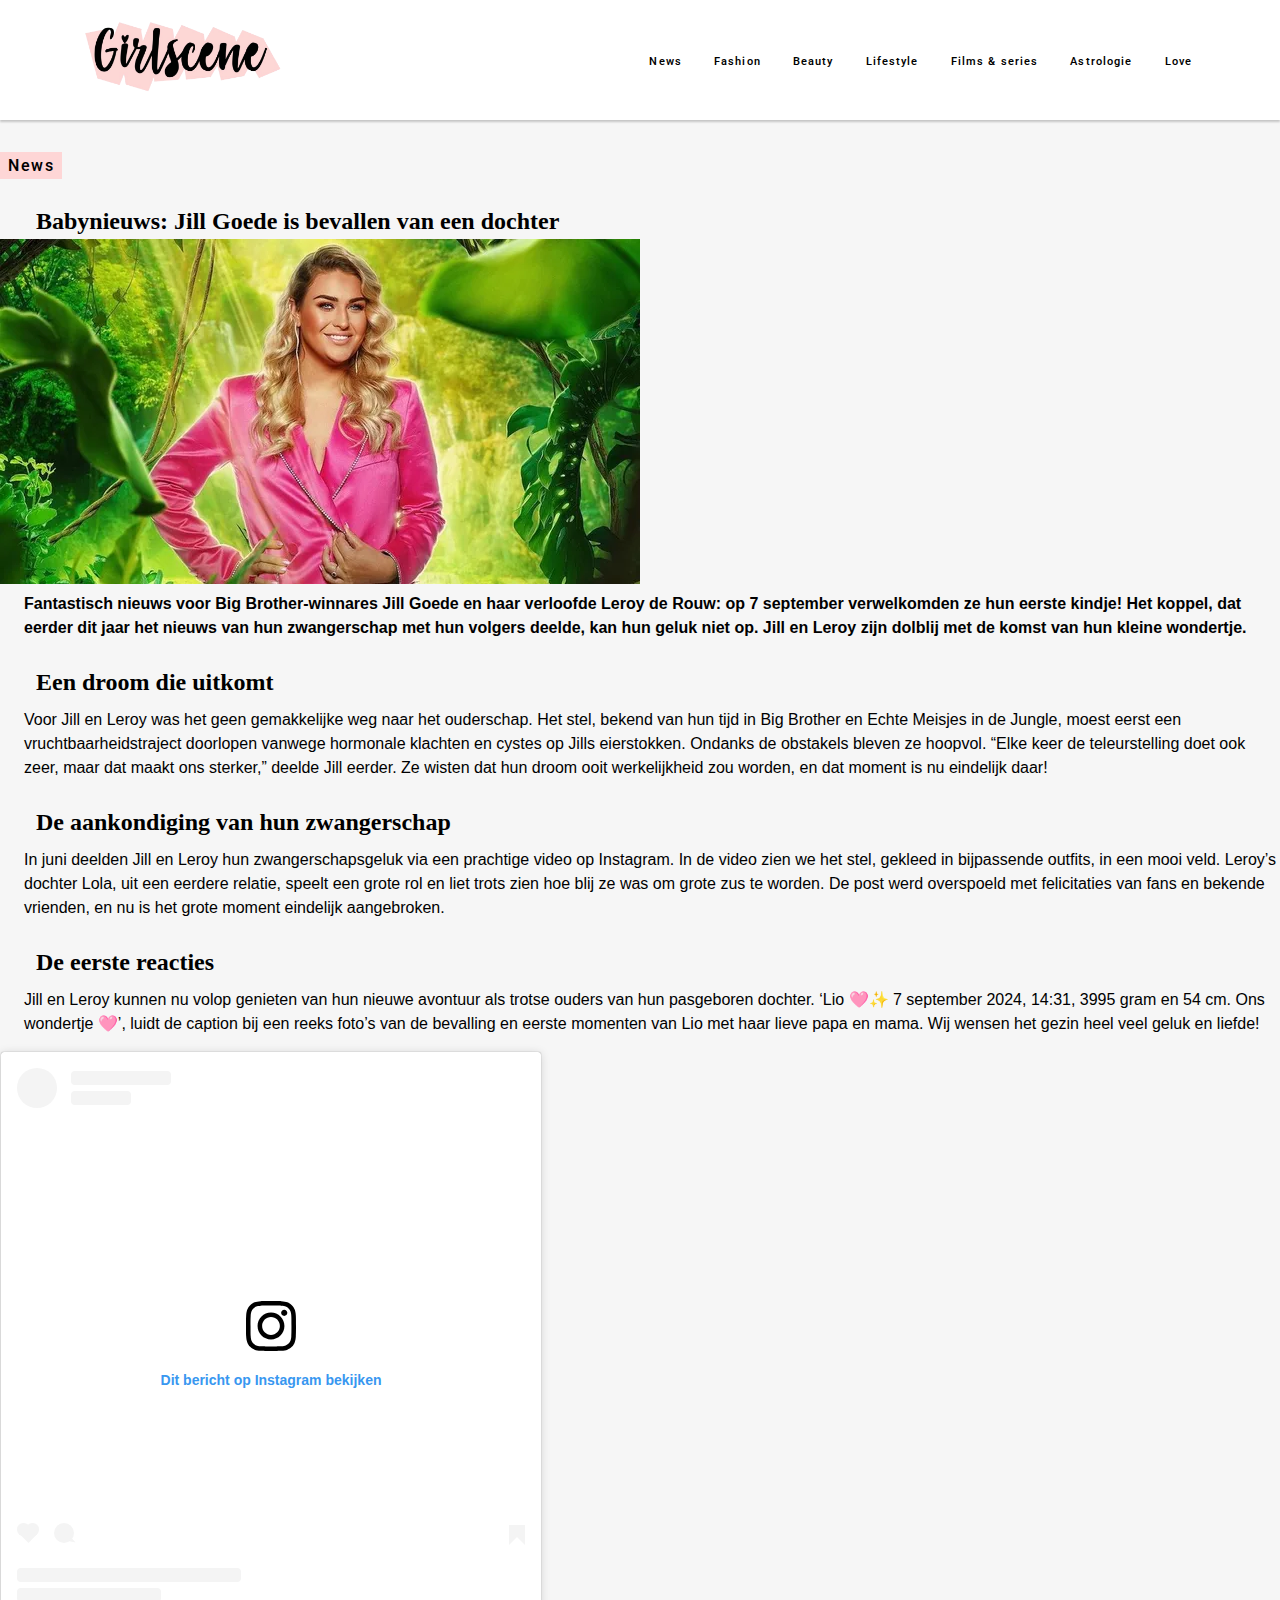
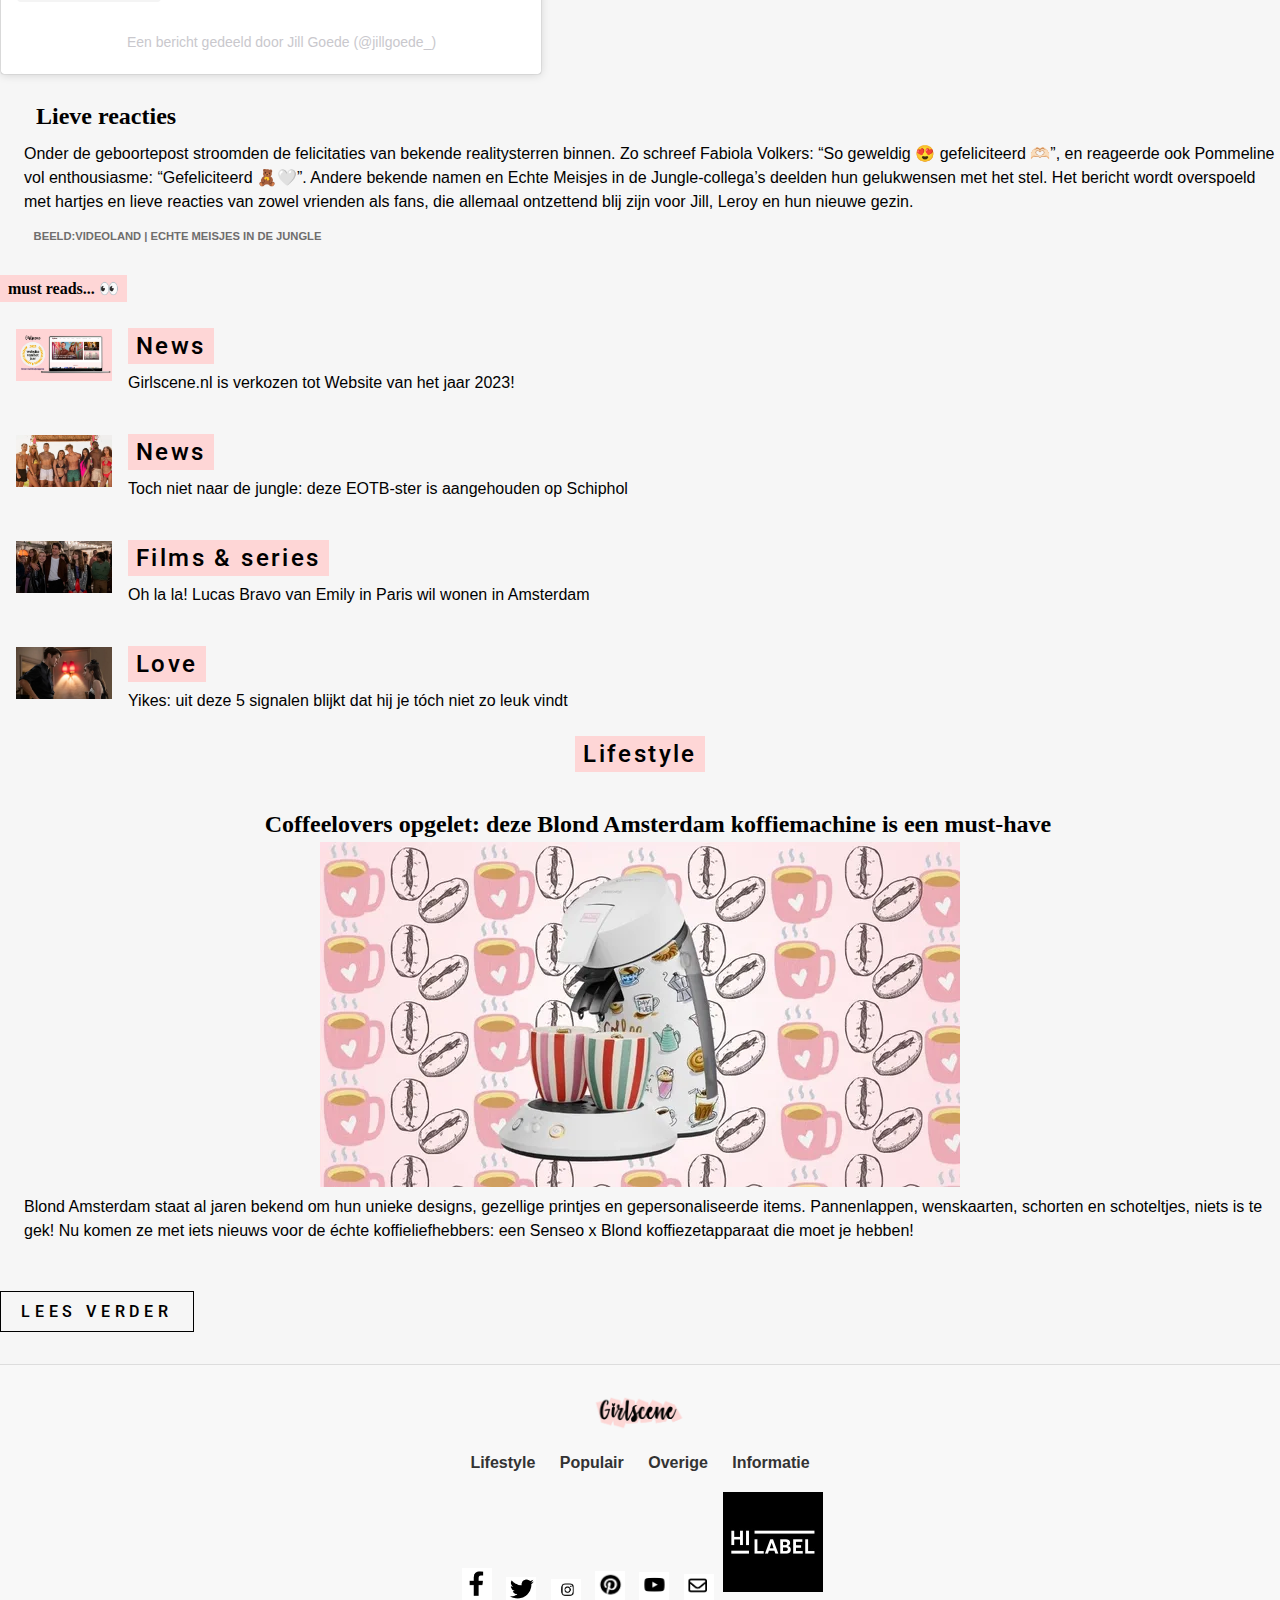
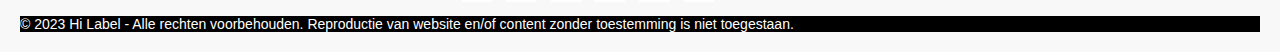
==== Jill.html @ 71bd6922 "pagina toegevoegd" ====
<!DOCTYPE html>
<html lang="nl">
<head>
    <meta charset="UTF-8">
	<meta name="author" content="Debora Prophitius">
    <meta name="viewport" content="width=device-width, initial-scale=1.0">
    <meta http-equiv="X-UA-Compatible" content="ie=edge">
    <title>Girlscene Homepage</title>

    <link rel="preconnect" href="https://fonts.googleapis.com">
    <link rel="preconnect" href="https://fonts.gstatic.com" crossorigin>
    <link href="https://fonts.googleapis.com/css2?family=Roboto:ital,wght@0,100;0,300;0,400;0,500;0,700;0,900;1,100;1,300;1,400;1,500;1,700;1,900&display=swap" rel="stylesheet">
    
    <link rel="stylesheet" href="styles/style.css"> 
    <link rel="stylesheet" href="styles/tweede.css">

</head>
<body>
    <header>
        <nav>
           
          <h1> <img src="fotos/logo.png" alt="Welkom op de Homepage van girlscene"> </h1> 
            <ul>
                <li><a href="#news">News</a></li>
                <li><a href="#fashion">Fashion</a></li>
                <li><a href="#beauty">Beauty</a></li>
                <li><a href="#lifestyle">Lifestyle</a></li>
                <li><a href="#films-series">Films & series</a></li>
                <li><a href="#astrology">Astrologie</a></li>
                <li><a href="#love">Love</a></li>
            </ul>

			<button><img src="fotos/streep.png" alt="Menu toggle" /></button>
        </nav>
    </header>
   
    <main>

        <section>
        <h3>News</h3>
        <h2>Babynieuws: Jill Goede is bevallen van een dochter</h2>
        <img src="fotos/Jill.webp" alt="Jill Goede in roze pak voor jungle-achtergrond">
        <p>Fantastisch nieuws voor Big Brother-winnares Jill Goede en haar verloofde Leroy de Rouw: op 7 september verwelkomden ze hun eerste kindje! Het koppel, dat eerder dit jaar het nieuws van hun zwangerschap met hun volgers deelde, kan hun geluk niet op. Jill en Leroy zijn dolblij met de komst van hun kleine wondertje.</p>
<h2>Een droom die uitkomt</h2>
<p>Voor Jill en Leroy was het geen gemakkelijke weg naar het ouderschap. Het stel, bekend van hun tijd in Big Brother en Echte Meisjes in de Jungle, moest eerst een vruchtbaarheidstraject doorlopen vanwege hormonale klachten en cystes op Jills eierstokken. Ondanks de obstakels bleven ze hoopvol. “Elke keer de teleurstelling doet ook zeer, maar dat maakt ons sterker,” deelde Jill eerder. Ze wisten dat hun droom ooit werkelijkheid zou worden, en dat moment is nu eindelijk daar!</p>
  <h2>De aankondiging van hun zwangerschap</h2>
  <p>In juni deelden Jill en Leroy hun zwangerschapsgeluk via een prachtige video op Instagram. In de video zien we het stel, gekleed in bijpassende outfits, in een mooi veld. Leroy’s dochter Lola, uit een eerdere relatie, speelt een grote rol en liet trots zien hoe blij ze was om grote zus te worden. De post werd overspoeld met felicitaties van fans en bekende vrienden, en nu is het grote moment eindelijk aangebroken.</p>
<h2>De eerste reacties</h2>
<p>Jill en Leroy kunnen nu volop genieten van hun nieuwe avontuur als trotse ouders van hun pasgeboren dochter. ‘Lio 🩷✨ 7 september 2024, 14:31, 3995 gram en 54 cm. Ons wondertje 🩷’, luidt de caption bij een reeks foto’s van de bevalling en eerste momenten van Lio met haar lieve papa en mama. Wij wensen het gezin heel veel geluk en liefde!</p>
<blockquote class="instagram-media" data-instgrm-captioned data-instgrm-permalink="https://www.instagram.com/p/C_szwfbsCjw/?utm_source=ig_embed&amp;utm_campaign=loading" data-instgrm-version="14" style=" background:#FFF; border:0; border-radius:3px; box-shadow:0 0 1px 0 rgba(0,0,0,0.5),0 1px 10px 0 rgba(0,0,0,0.15); margin: 1px; max-width:540px; min-width:326px; padding:0; width:99.375%; width:-webkit-calc(100% - 2px); width:calc(100% - 2px);"><div style="padding:16px;"> <a href="https://www.instagram.com/p/C_szwfbsCjw/?utm_source=ig_embed&amp;utm_campaign=loading" style=" background:#FFFFFF; line-height:0; padding:0 0; text-align:center; text-decoration:none; width:100%;" target="_blank"> <div style=" display: flex; flex-direction: row; align-items: center;"> <div style="background-color: #F4F4F4; border-radius: 50%; flex-grow: 0; height: 40px; margin-right: 14px; width: 40px;"></div> <div style="display: flex; flex-direction: column; flex-grow: 1; justify-content: center;"> <div style=" background-color: #F4F4F4; border-radius: 4px; flex-grow: 0; height: 14px; margin-bottom: 6px; width: 100px;"></div> <div style=" background-color: #F4F4F4; border-radius: 4px; flex-grow: 0; height: 14px; width: 60px;"></div></div></div><div style="padding: 19% 0;"></div> <div style="display:block; height:50px; margin:0 auto 12px; width:50px;"><svg width="50px" height="50px" viewBox="0 0 60 60" version="1.1" xmlns="https://www.w3.org/2000/svg" xmlns:xlink="https://www.w3.org/1999/xlink"><g stroke="none" stroke-width="1" fill="none" fill-rule="evenodd"><g transform="translate(-511.000000, -20.000000)" fill="#000000"><g><path d="M556.869,30.41 C554.814,30.41 553.148,32.076 553.148,34.131 C553.148,36.186 554.814,37.852 556.869,37.852 C558.924,37.852 560.59,36.186 560.59,34.131 C560.59,32.076 558.924,30.41 556.869,30.41 M541,60.657 C535.114,60.657 530.342,55.887 530.342,50 C530.342,44.114 535.114,39.342 541,39.342 C546.887,39.342 551.658,44.114 551.658,50 C551.658,55.887 546.887,60.657 541,60.657 M541,33.886 C532.1,33.886 524.886,41.1 524.886,50 C524.886,58.899 532.1,66.113 541,66.113 C549.9,66.113 557.115,58.899 557.115,50 C557.115,41.1 549.9,33.886 541,33.886 M565.378,62.101 C565.244,65.022 564.756,66.606 564.346,67.663 C563.803,69.06 563.154,70.057 562.106,71.106 C561.058,72.155 560.06,72.803 558.662,73.347 C557.607,73.757 556.021,74.244 553.102,74.378 C549.944,74.521 548.997,74.552 541,74.552 C533.003,74.552 532.056,74.521 528.898,74.378 C525.979,74.244 524.393,73.757 523.338,73.347 C521.94,72.803 520.942,72.155 519.894,71.106 C518.846,70.057 518.197,69.06 517.654,67.663 C517.244,66.606 516.755,65.022 516.623,62.101 C516.479,58.943 516.448,57.996 516.448,50 C516.448,42.003 516.479,41.056 516.623,37.899 C516.755,34.978 517.244,33.391 517.654,32.338 C518.197,30.938 518.846,29.942 519.894,28.894 C520.942,27.846 521.94,27.196 523.338,26.654 C524.393,26.244 525.979,25.756 528.898,25.623 C532.057,25.479 533.004,25.448 541,25.448 C548.997,25.448 549.943,25.479 553.102,25.623 C556.021,25.756 557.607,26.244 558.662,26.654 C560.06,27.196 561.058,27.846 562.106,28.894 C563.154,29.942 563.803,30.938 564.346,32.338 C564.756,33.391 565.244,34.978 565.378,37.899 C565.522,41.056 565.552,42.003 565.552,50 C565.552,57.996 565.522,58.943 565.378,62.101 M570.82,37.631 C570.674,34.438 570.167,32.258 569.425,30.349 C568.659,28.377 567.633,26.702 565.965,25.035 C564.297,23.368 562.623,22.342 560.652,21.575 C558.743,20.834 556.562,20.326 553.369,20.18 C550.169,20.033 549.148,20 541,20 C532.853,20 531.831,20.033 528.631,20.18 C525.438,20.326 523.257,20.834 521.349,21.575 C519.376,22.342 517.703,23.368 516.035,25.035 C514.368,26.702 513.342,28.377 512.574,30.349 C511.834,32.258 511.326,34.438 511.181,37.631 C511.035,40.831 511,41.851 511,50 C511,58.147 511.035,59.17 511.181,62.369 C511.326,65.562 511.834,67.743 512.574,69.651 C513.342,71.625 514.368,73.296 516.035,74.965 C517.703,76.634 519.376,77.658 521.349,78.425 C523.257,79.167 525.438,79.673 528.631,79.82 C531.831,79.965 532.853,80.001 541,80.001 C549.148,80.001 550.169,79.965 553.369,79.82 C556.562,79.673 558.743,79.167 560.652,78.425 C562.623,77.658 564.297,76.634 565.965,74.965 C567.633,73.296 568.659,71.625 569.425,69.651 C570.167,67.743 570.674,65.562 570.82,62.369 C570.966,59.17 571,58.147 571,50 C571,41.851 570.966,40.831 570.82,37.631"></path></g></g></g></svg></div><div style="padding-top: 8px;"> <div style=" color:#3897f0; font-family:Arial,sans-serif; font-size:14px; font-style:normal; font-weight:550; line-height:18px;">Dit bericht op Instagram bekijken</div></div><div style="padding: 12.5% 0;"></div> <div style="display: flex; flex-direction: row; margin-bottom: 14px; align-items: center;"><div> <div style="background-color: #F4F4F4; border-radius: 50%; height: 12.5px; width: 12.5px; transform: translateX(0px) translateY(7px);"></div> <div style="background-color: #F4F4F4; height: 12.5px; transform: rotate(-45deg) translateX(3px) translateY(1px); width: 12.5px; flex-grow: 0; margin-right: 14px; margin-left: 2px;"></div> <div style="background-color: #F4F4F4; border-radius: 50%; height: 12.5px; width: 12.5px; transform: translateX(9px) translateY(-18px);"></div></div><div style="margin-left: 8px;"> <div style=" background-color: #F4F4F4; border-radius: 50%; flex-grow: 0; height: 20px; width: 20px;"></div> <div style=" width: 0; height: 0; border-top: 2px solid transparent; border-left: 6px solid #f4f4f4; border-bottom: 2px solid transparent; transform: translateX(16px) translateY(-4px) rotate(30deg)"></div></div><div style="margin-left: auto;"> <div style=" width: 0px; border-top: 8px solid #F4F4F4; border-right: 8px solid transparent; transform: translateY(16px);"></div> <div style=" background-color: #F4F4F4; flex-grow: 0; height: 12px; width: 16px; transform: translateY(-4px);"></div> <div style=" width: 0; height: 0; border-top: 8px solid #F4F4F4; border-left: 8px solid transparent; transform: translateY(-4px) translateX(8px);"></div></div></div> <div style="display: flex; flex-direction: column; flex-grow: 1; justify-content: center; margin-bottom: 24px;"> <div style=" background-color: #F4F4F4; border-radius: 4px; flex-grow: 0; height: 14px; margin-bottom: 6px; width: 224px;"></div> <div style=" background-color: #F4F4F4; border-radius: 4px; flex-grow: 0; height: 14px; width: 144px;"></div></div></a><p style=" color:#c9c8cd; font-family:Arial,sans-serif; font-size:14px; line-height:17px; margin-bottom:0; margin-top:8px; overflow:hidden; padding:8px 0 7px; text-align:center; text-overflow:ellipsis; white-space:nowrap;"><a href="https://www.instagram.com/p/C_szwfbsCjw/?utm_source=ig_embed&amp;utm_campaign=loading" style=" color:#c9c8cd; font-family:Arial,sans-serif; font-size:14px; font-style:normal; font-weight:normal; line-height:17px; text-decoration:none;" target="_blank">Een bericht gedeeld door Jill Goede (@jillgoede_)</a></p></div></blockquote>
<script async src="//www.instagram.com/embed.js"></script>
<h2>Lieve reacties</h2>
<p>Onder de geboortepost stroomden de felicitaties van bekende realitysterren binnen. Zo schreef Fabiola Volkers: “So geweldig 😍 gefeliciteerd 🫶🏻”, en reageerde ook Pommeline vol enthousiasme: “Gefeliciteerd 🧸🤍”. Andere bekende namen en Echte Meisjes in de Jungle-collega’s deelden hun gelukwensen met het stel. Het bericht wordt overspoeld met hartjes en lieve reacties van zowel vrienden als fans, die allemaal ontzettend blij zijn voor Jill, Leroy en hun nieuwe gezin.</p>
<h4>Beeld:Videoland | Echte meisjes in de jungle</h4>
</section>


<section>
    <h2>must reads... 👀 </h2>
    <ul>
        <li>
            <article>
                <a href="#">
                    <h3>News</h3>
                    <p>Girlscene.nl is verkozen tot Website van het jaar 2023!</p>
                    <img src="fotos/girlscene.webp" alt="Screenshot van Girlscene website">
                </a>
            </article>
        </li>

        <li>
            <article>
                <a href="#">
                    <h3>News</h3>
                    <p>Toch niet naar de jungle: deze EOTB-ster is aangehouden op Schiphol</p>
                    <img src="fotos/exonthebeach.webp" alt="Cast van Ex on the Beach">
                </a>
            </article>
        </li>

        <li>
            <article>
                <a href="#">
                    <h3>Films & series</h3>
                    <p>Oh la la! Lucas Bravo van Emily in Paris wil wonen in Amsterdam</p>
                    <img src="fotos/vrienden.webp" alt="Groep vrienden op een feestje">
                </a>
            </article>
        </li>

        <li>
            <article>
                <a href="#">
                    <h3>Love</h3>
                    <p>Yikes: uit deze 5 signalen blijkt dat hij je tóch niet zo leuk vindt</p>
                    <img src="fotos/koppel.webp" alt="Gefrustreerd stel kijkend naar elkaar">
                </a>
            </article>
        </li>
    </ul>
</section>

<section>
    <article>
        <a href="#">
            <h3>Lifestyle</h3>
            <h2>Coffeelovers opgelet: deze Blond Amsterdam koffiemachine is een must-have</h2>
            <img src="fotos/koffiezetapparaat.webp" alt="Roze Blond Amsterdam koffiezetapparaat">
            <p>Blond Amsterdam staat al jaren bekend om hun unieke designs, gezellige printjes en gepersonaliseerde items. Pannenlappen, wenskaarten, schorten en schoteltjes, niets is te gek! Nu komen ze met iets nieuws voor de échte koffieliefhebbers: een Senseo x Blond koffiezetapparaat die moet je hebben!</p>
        </a>
    </article>
    <button>Lees verder</button>

</section>




</main>
		<footer>
			<img src="fotos/logo.png" alt="Het logo van girlscene ">
			<ul>
				<li><a href="#">Lifestyle</a></li>
				<li><a href="#">Populair</a></li>
				<li><a href="#">Overige</a></li>
				<li><a href="#">Informatie</a></li>
			</ul>
			
				<a href="https://www.facebook.com" target="_blank">
					<img src="fotos/facebook.png" alt="Facebook">
				</a>
				<a href="https://www.twitter.com" target="_blank">
					<img src="fotos/twitter.png" alt="Twitter">
				</a>
				<a href="https://www.instagram.com" target="_blank">
					<img src="fotos/instagram.png" alt="Instagram">
				</a>
				<a href="https://www.pinterest.com" target="_blank">
					<img src="fotos/pinterest.png" alt="Pinterest">
				</a>
				<a href="https://www.youtube.com" target="_blank">
					<img src="fotos/youtube.png" alt="YouTube">
				</a>
				<a href="mailto:info@example.com">
					<img src="fotos/mail.png" alt="Email">
				</a>
            
			
			
			<img src="fotos/label.jpeg" alt="logo van HI LABEL">
			<p>© 2023 Hi Label - Alle rechten voorbehouden. Reproductie van website en/of content zonder toestemming is niet toegestaan.</p>
		</footer>
		<script defer src="scripts/script.js"></script>
	</body>
	</html>
	
	
		
	
		
	</html>
---- styles/style.css ----
:root {
    --letterkleur: #000; /* Letterkleur */
    --h2kleur: #efbebe; /* Kleur voor borders om h2 */
    --mainachtergrondkleur: #f6f6f6; /* Achtergrondkleur */
    --tweedeachtergrondkleur: #fed6d6; /* Tweede achtergrondkleur */
    --wit: #fff; /* Witte kleur */
    --grijs: #6e6d6d;
    --zwart: #000; /* Zwart als tekstkleur */
}
.visually-hidden {
	clip: rect(0 0 0 0);
	clip-path: inset(50%);
	height: 1px;
	overflow: hidden;
	position: absolute;
	white-space: nowrap;
	width: 1px;
  }
  
body {
    background-color: var(--mainachtergrondkleur);
}

header {
    background-color: var(--wit);
    padding: 1em 4.5em;
    display: flex;
    align-items: center;
    justify-content: space-between;
    box-shadow: 0 2px 2px rgba(0, 0, 0, 0.2);
    position: sticky;
    top: 0;
    z-index: 20; /* Zorgt ervoor dat de header boven andere elementen staat */
}

nav {
    display: flex;
    align-items: center; /* Centreert nav items verticaal in de nav */
    width: 100%;
    background-color: var(--wit);
    position: relative;
    z-index: 15; /* Zorgt ervoor dat de nav boven andere content staat */
}

/* Reset voor marges en paddings */
* {
    margin: 0;
    padding: 0;
    box-sizing: border-box;
    position: relative;
}

/* Stijlen voor het logo */
nav img {
    height: 2.5em; /* Pas de hoogte van het logo aan naar wens */
    margin-right: 2em; /* Ruimte tussen logo en navigatie-items */
	z-index: 99;
}

/* Stijlen voor de navigatie links */
nav a {
    color: var(--letterkleur);
    text-decoration: none;
    font-size: 0.7em;
    transition: color 0.3s ease;
    font-family: 'Roboto', sans-serif;
    font-weight: 550;
    letter-spacing: 0.1em;
}

/* Hamburgerknop */
/* Hamburgerknop */
nav button {
    position: absolute;
    top: -2em; /* Verhoog deze waarde om de knop verder naar boven te verplaatsen */
    right: -3em;
    background: none;
    border: none;
    cursor: pointer;
    font-size: 2em;
    display: block;
    z-index: 30; /* Zorgt dat de knop boven het menu en de nav staat */
}

/* Verwijder hover-effect voor de button */
nav button:hover {
    color: inherit; /* Zorgt ervoor dat er geen kleurverandering is bij hover */
    background: none; /* Geen achtergrondverandering */
    cursor: pointer; /* Houdt de pointer als muisicoon */
}

/* Hamburgerknop afbeelding */
nav button img {
    width: 1em; /* Breedte van de hamburgerknop */
    height: auto;
}

/* Verborgen menu standaard */
nav ul {
    list-style: none;
    position: fixed;
    top: 0;
    left: 0;
    width: 100%;
    height: 100vh;
    background-color: var(--wit);
    display: flex;
    flex-direction: column;
    align-items: center;
    justify-content: center;
    transform: translateY(-100%); /* Menu begint boven het scherm */
    transition: transform 0.3s ease-in-out;
    z-index: 10; /* Zorgt ervoor dat het menu onder de nav en hamburgerknop staat */
}

/* Menu-items */
nav ul li {
    margin: 1.5em 0; /* Ruimte tussen de menu-items */
}

nav ul li a {
    text-decoration: none;
    color: var(--zwart); /* Pas deze kleur aan naar je gewenste tekstkleur */
}

/* Wanneer het menu actief is (via class 'active') */
nav.active ul {
    transform: translateY(0); /* Menu slidet naar beneden */
}

/* Desktopstijl: bij grotere schermen */
@media (min-width: 769px) {
    /* Menu wordt statisch, horizontaal en zichtbaar */
    nav ul {
        position: static;
        transform: none; /* Verwijdert de animatie */
        height: auto;
        flex-direction: row; /* Horizontale weergave van de menu-items */
        justify-content: flex-end; /* Menu-items worden naar rechts uitgelijnd */
        padding: 0;
    }

    /* Verberg de hamburgerknop */
    nav button {
        display: none;
		
    }

    /* Menu-items inline bij desktop */
    nav ul li {
        margin: 0 1em; /* Ruimte tussen de items horizontaal */
    }
}


nav a:hover {
    color: var(--h2kleur); /* Kleur van de tekst bij hover */
}


/* Algemene styling voor de footer */
footer {
    background-color: #f8f8f8; /* Lichtgrijze achtergrondkleur */
    padding: 20px;
    text-align: center;
    border-top: 1px solid #ddd; /* Lichtgrijze bovenrand */
    font-family: Arial, sans-serif;
}

/* Logo stijl */
footer img {
    max-width: 100px; /* Maximaal 100 pixels breed */
    height: auto;
    margin: 10px 0;
}

/* Stijl voor de navigatielijst */
footer ul {
    list-style: none; /* Verwijder opsommingstekens */
    padding: 0;
    margin: 10px 0;
}

footer ul li {
    display: inline;
    margin: 0 10px;
}

footer ul li a {
    text-decoration: none;
    color: #333; /* Donkergrijze tekstkleur */
    font-weight: bold;
}

footer ul li a:hover {
    color: #007bff; /* Blauwe kleur bij hover */
}

/* Stijl voor de sociale media iconen */
footer a img {
    max-width: 30px; /* Maximaal 30 pixels breed */
    height: auto;
    margin: 0 5px;
}

/* Stijl voor de copyright melding */
footer p {
    font-size: 14px;
    color: #fff; /* Lichtgrijze tekstkleur */
    margin: 10px 0 0;
    background-color: #000;
}


h3 {
    color: var(--letterkleur);
    text-decoration: none;
    font-size: 0.7em;
    transition: color 0.3s ease;
    font-family: 'Roboto', sans-serif;
    font-weight: 550;
    letter-spacing: 0.1em;
    text-decoration: none;
}

/* Voor het centreren van h3 in de artikelen */
article a {
    display: flex;
    flex-direction: column;
    align-items: center; /* Horizontaal centreren */
    text-align: center; /* Tekst in het midden */
}

article h3 {
    margin: 10px 0; /* Optionele marge om wat ruimte toe te voegen */
    font-size: 1.5em; /* Eventueel de grootte aanpassen */
}

/* Dark mode */
@media (prefers-color-scheme: dark) {
    :root {
        --letterkleur: #fff; /* Lichtere letterkleur */
        --h2kleur: #4a4a4a; /* Donkerdere kleur voor borders om h2 */
        --mainachtergrondkleur: #121212; /* Donkere achtergrondkleur */
        --tweedeachtergrondkleur: #333; /* Donkerdere tweede achtergrondkleur */
        --wit: #1e1e1e; /* Donker wit voor donkere modus */
        --grijs: #aaaaaa;
        --zwart: #fff; /* Lichtere tekstkleur */
        --headingeten: #c1a91f;
        --achtergrondeten: #3e3e1a;
        --paars: #5e3b5e;
        --donkerpaars: #442944;
        --roze: #402020;
    }
}
---- styles/tweede.css ----
:root {
    --letterkleur: #000; /* Letterkleur */
    --h2kleur: #efbebe; /* Kleur voor borders om h2 */
    --mainachtergrondkleur: #f6f6f6; /* Achtergrondkleur */
    --tweedeachtergrondkleur: #fed6d6; /* Tweede achtergrondkleur */
    --wit: #fff; /* Witte kleur */
    --grijs: #6e6d6d;
    --zwart: #000; /* Zwart als tekstkleur */
    --headingeten: #FBE59A;
    --achtergrondeten: #FEF8E1;
    --paars: #E4CCE4;
    --donkerpaars: #F8EAF8;
    --roze: #FEF2F2;
}

section:nth-of-type(2) a {
    display: grid;
    grid-template-columns: 6em 1fr;
    grid-template-rows: max-content 1fr;
    gap: 0 1em;
    padding: 1em;
}

h3  {
    background-color: var(--tweedeachtergrondkleur);
    color: var(--letterkleur);
    padding: 4px 8px ;
    font-size: 1em;
    width: fit-content;
    
    
}

section:nth-of-type(2) a img {
    width: 100%;
    height: auto;
    display: block;
    grid-column-start: 1;
    grid-row-start: 1;
    grid-row-end: 3;
}

section:nth-of-type(1)  img {
    display: flex;
    justify-content: center; /* Horizontaal centreren */
    max-width: 100%; /* Zorgt ervoor dat de afbeelding responsief is */
    height: auto;
}

section:nth-of-type(2) h2 {
    background-color: var(--tweedeachtergrondkleur);
    color: var(--letterkleur);
    padding: 4px 8px ;
    font-size: 1em;
    width: fit-content;
    
}


p {
    text-decoration: none;
    font-size: 1rem;
    font-family: 'Trebuchet MS', 'Lucida Sans Unicode', 'Lucida Grande', 'Lucida Sans', Arial, sans-serif;
text-align: left;
}

a {
    text-decoration: none;
    color: var(--zwart);
}

button {
    border: 1px solid var(--letterkleur);
    background-color: transparent;
    color: var(--letterkleur);
    font: inherit;
    cursor: pointer;
    display: inline-flex;
    justify-content: center;
    align-items: center;
    padding: 10px 20px;
    margin: 2em auto;
    text-align: center;
    font-size: 1em;
    transition: background-color 0.3s, color 0.3s;
    font-weight: 550;
    font-family: 'Roboto', sans-serif;
    text-transform: uppercase;
    letter-spacing: 0.3em;
}


button:hover {
    background-color: var(--h2kleur);
    border: none;
}

h3 { 
    margin-top: 2em;
    
}

section:first-of-type p:first-of-type {
    font-weight: bold;
}

    
section:nth-of-type(1) p,
section:nth-of-type(3) p
{
    margin-left: 1.5em;
    margin-top: 0.5em;
    line-height: 1.5em;
    margin-bottom: 1em;
   
}


section:nth-of-type(1) h2,
section:nth-of-type(3) h2 {
    /* Je stijlen hier */
    margin-left: 1.5em;
    margin-top: 1em;
    line-height: 1.5em;
   
}

h4 {
    color: var(--grijs);
   font-family: 'Lucida Sans', 'Lucida Sans Regular', 'Lucida Grande', 'Lucida Sans Unicode', Geneva, Verdana, sans-serif;
   text-transform: uppercase;
   font-size: 0.7em;
  margin-bottom: 3em;
  margin-left: 3em;
}
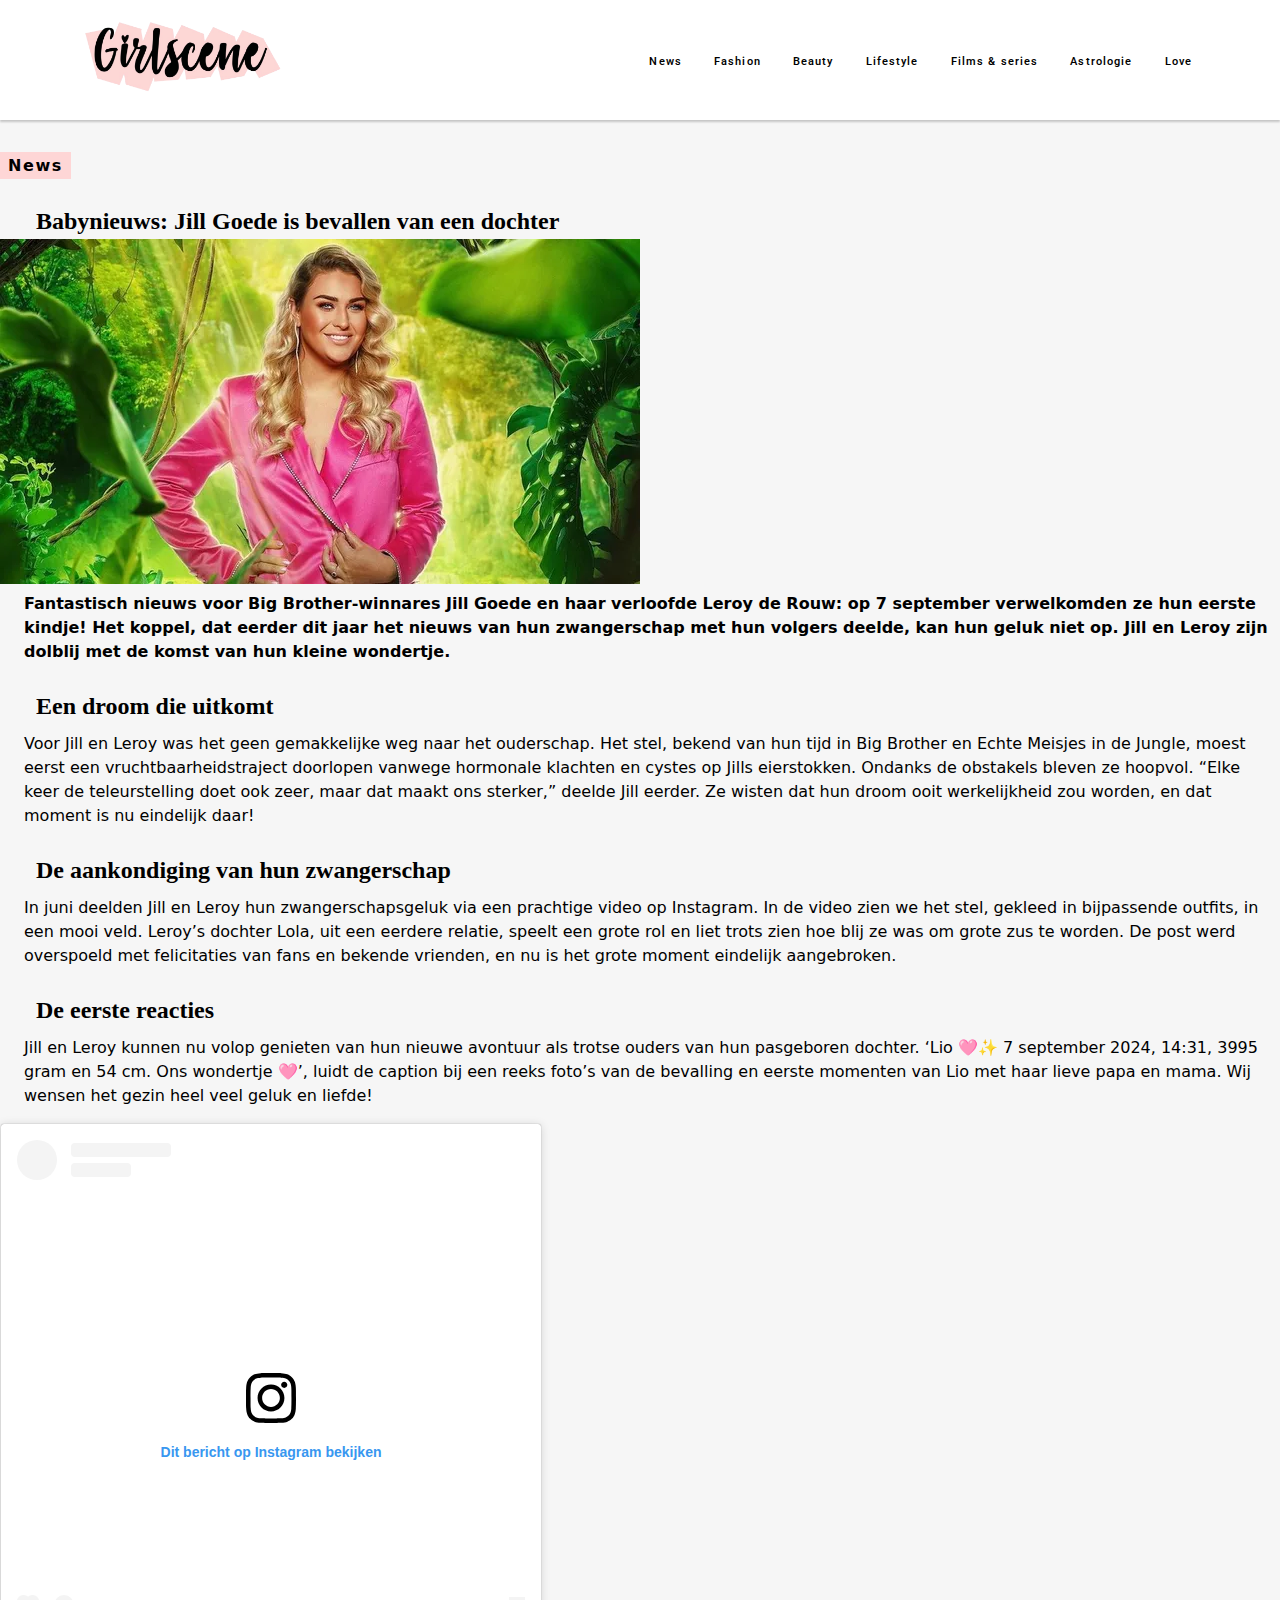
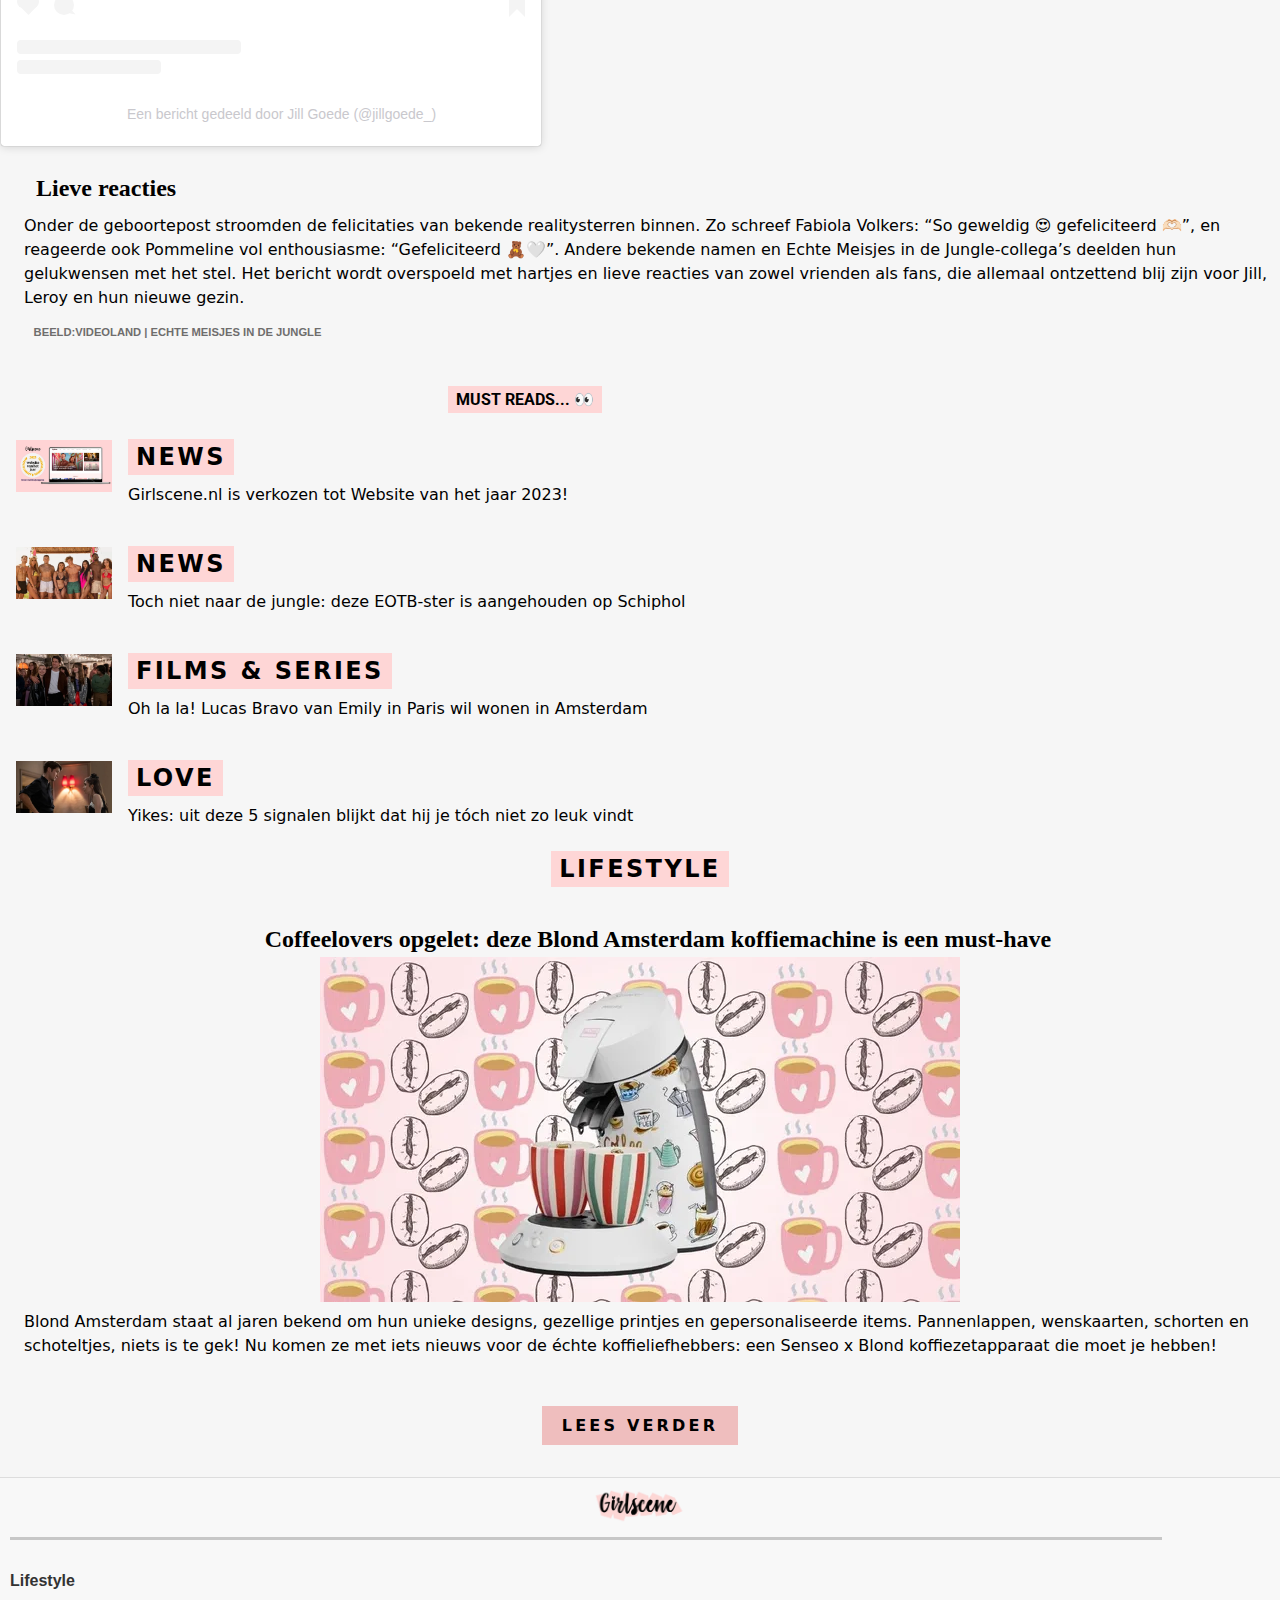
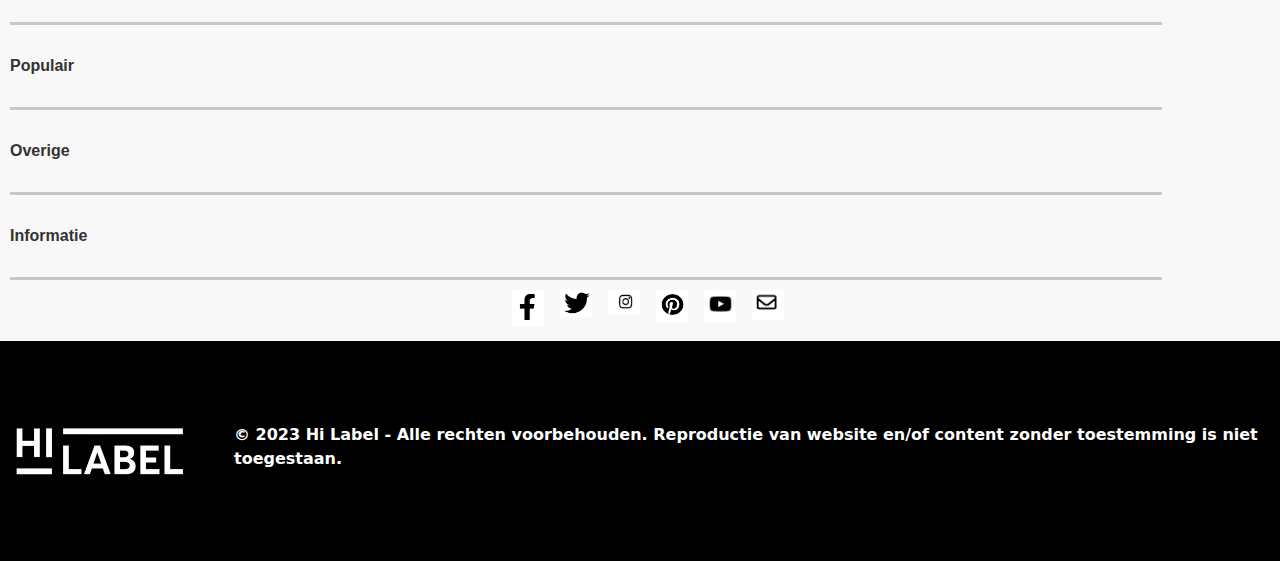
==== commit bd5e8581: "footer aangepast" ====
--- a/Jill.html
+++ b/Jill.html
@@ -117,39 +117,41 @@
 
 
 </main>
-		<footer>
-			<img src="fotos/logo.png" alt="Het logo van girlscene ">
-			<ul>
-				<li><a href="#">Lifestyle</a></li>
-				<li><a href="#">Populair</a></li>
-				<li><a href="#">Overige</a></li>
-				<li><a href="#">Informatie</a></li>
-			</ul>
-			
-				<a href="https://www.facebook.com" target="_blank">
-					<img src="fotos/facebook.png" alt="Facebook">
-				</a>
-				<a href="https://www.twitter.com" target="_blank">
-					<img src="fotos/twitter.png" alt="Twitter">
-				</a>
-				<a href="https://www.instagram.com" target="_blank">
-					<img src="fotos/instagram.png" alt="Instagram">
-				</a>
-				<a href="https://www.pinterest.com" target="_blank">
-					<img src="fotos/pinterest.png" alt="Pinterest">
-				</a>
-				<a href="https://www.youtube.com" target="_blank">
-					<img src="fotos/youtube.png" alt="YouTube">
-				</a>
-				<a href="mailto:info@example.com">
-					<img src="fotos/mail.png" alt="Email">
-				</a>
-            
-			
-			
-			<img src="fotos/label.jpeg" alt="logo van HI LABEL">
-			<p>© 2023 Hi Label - Alle rechten voorbehouden. Reproductie van website en/of content zonder toestemming is niet toegestaan.</p>
-		</footer>
+<footer>
+    <img src="fotos/logo.png" alt="Het logo van girlscene ">
+    <ul>
+        <li><a href="#">Lifestyle</a></li>
+        <li><a href="#">Populair</a></li>
+        <li><a href="#">Overige</a></li>
+        <li><a href="#">Informatie</a></li>
+    </ul>
+    <ul>
+    <li><a href="https://www.facebook.com" target="_blank">
+            <img src="fotos/facebook.png" alt="Facebook">
+    </a></li>
+    <li><a href="https://www.twitter.com" target="_blank">
+            <img src="fotos/twitter.png" alt="Twitter">
+    </a></li>
+    <li><a href="https://www.instagram.com" target="_blank">
+            <img src="fotos/instagram.png" alt="Instagram">
+    </a></li>
+    <li><a href="https://www.pinterest.com" target="_blank">
+            <img src="fotos/pinterest.png" alt="Pinterest">
+    </a></li>
+    <li><a href="https://www.youtube.com" target="_blank">
+            <img src="fotos/youtube.png" alt="YouTube">
+    </a></li>
+    <li><a href="mailto:info@example.com">
+            <img src="fotos/mail.png" alt="Email">
+    </a></li>
+</ul>
+<section>
+    <img src="fotos/label.jpeg" alt="logo van HI LABEL">
+    <p>© 2023 Hi Label - Alle rechten voorbehouden. Reproductie van website en/of content zonder toestemming is niet toegestaan.</p>
+</section>
+</footer>
+
+
 		<script defer src="scripts/script.js"></script>
 	</body>
 	</html>
--- a/styles/style.css
+++ b/styles/style.css
@@ -161,10 +161,14 @@
 /* Algemene styling voor de footer */
 footer {
     background-color: #f8f8f8; /* Lichtgrijze achtergrondkleur */
-    padding: 20px;
     text-align: center;
     border-top: 1px solid #ddd; /* Lichtgrijze bovenrand */
     font-family: Arial, sans-serif;
+    list-style: none;
+}
+footer li{
+    list-style-type: none;
+
 }
 
 /* Logo stijl */
@@ -175,15 +179,35 @@
 }
 
 /* Stijl voor de navigatielijst */
-footer ul {
-    list-style: none; /* Verwijder opsommingstekens */
-    padding: 0;
-    margin: 10px 0;
-}
-
-footer ul li {
-    display: inline;
+
+
+footer ul:first-of-type {
+    display: list-item;
     margin: 0 10px;
+    
+ 
+}
+
+
+
+footer ul:first-of-type li{
+    display: flex;
+    border-top-style: solid;
+    margin: 0;
+    padding: 2em 0;
+    width: 90%;
+    align-self: center;
+    border-color: #c7c7c7;
+
+}
+
+footer ul:first-of-type a{ 
+    text-align: left;
+}
+
+footer ul:first-of-type li:last-child {
+    border-bottom: solid;
+    border-color: #c7c7c7;
 }
 
 footer ul li a {
@@ -192,23 +216,46 @@
     font-weight: bold;
 }
 
-footer ul li a:hover {
-    color: #007bff; /* Blauwe kleur bij hover */
-}
-
-/* Stijl voor de sociale media iconen */
-footer a img {
-    max-width: 30px; /* Maximaal 30 pixels breed */
-    height: auto;
-    margin: 0 5px;
-}
+
+
 
 /* Stijl voor de copyright melding */
-footer p {
-    font-size: 14px;
-    color: #fff; /* Lichtgrijze tekstkleur */
-    margin: 10px 0 0;
+footer p:last-of-type {
+    bottom: 0;
+    color: #fff; /* Witte tekstkleur */
+    display: flex; /* Flexbox om de afbeelding en tekst naast elkaar te zetten */
+    align-items: center; /* Verticaal centreren van de inhoud */
+    padding: 10px; /* Voegt wat padding toe */
+    box-sizing: border-box; /* Houdt de padding binnen de breedte van de footer */
+    gap: 20px; /* Voegt ruimte toe tussen afbeelding en tekst */
+}
+
+/* Stijl voor de laatste afbeelding in de footer */
+footer img:last-of-type {
+    height: auto; /* Zorgt dat de hoogte wordt aangepast aan de breedte */
+}
+
+footer ul {
+    width: 100%;
+    
+   
+}
+
+footer ul img {
+    width: 2em;
+    margin-left: 1em;
+}
+
+footer section {
+    display: flex;
     background-color: #000;
+    
+}
+
+footer ul:nth-child(3) {
+   display: flex;
+   justify-content: center;
+
 }
 
 
@@ -217,7 +264,7 @@
     text-decoration: none;
     font-size: 0.7em;
     transition: color 0.3s ease;
-    font-family: 'Roboto', sans-serif;
+    font-family: sans;
     font-weight: 550;
     letter-spacing: 0.1em;
     text-decoration: none;
@@ -254,10 +301,3 @@
     }
 }
 
-
-
-
-
-
-
-
--- a/styles/tweede.css
+++ b/styles/tweede.css
@@ -53,14 +53,18 @@
     padding: 4px 8px ;
     font-size: 1em;
     width: fit-content;
-    
+    text-transform: uppercase;
+    font-family: 'Roboto', sans-serif;
+    text-align: center;
+    margin-top: 3em;
+    margin-left: 35%;
 }
 
 
 p {
     text-decoration: none;
     font-size: 1rem;
-    font-family: 'Trebuchet MS', 'Lucida Sans Unicode', 'Lucida Grande', 'Lucida Sans', Arial, sans-serif;
+    font-family: sans;
 text-align: left;
 }
 
@@ -70,29 +74,30 @@
 }
 
 button {
-    border: 1px solid var(--letterkleur);
-    background-color: transparent;
+    border: transparent;
+    background-color: var(--h2kleur);
     color: var(--letterkleur);
     font: inherit;
     cursor: pointer;
-    display: inline-flex;
+    display: block; /* Verander inline-flex naar block */
     justify-content: center;
     align-items: center;
     padding: 10px 20px;
-    margin: 2em auto;
+    margin: 2em auto; /* Hierdoor centreert de button */
     text-align: center;
     font-size: 1em;
     transition: background-color 0.3s, color 0.3s;
     font-weight: 550;
-    font-family: 'Roboto', sans-serif;
+    font-family: sans;
     text-transform: uppercase;
-    letter-spacing: 0.3em;
+    letter-spacing: 0.2em;
 }
 
 
 button:hover {
-    background-color: var(--h2kleur);
-    border: none;
+    opacity: 0.8; /* Pas de mate van doorzichtigheid aan (0.5 is 50% doorzichtig) */
+    transition: opacity 0.3s ease; /* Voegt een vloeiende overgang toe */
+    
 }
 
 h3 { 
@@ -122,8 +127,20 @@
     margin-left: 1.5em;
     margin-top: 1em;
     line-height: 1.5em;
+ 
+
    
 }
+
+
+section:nth-of-type(2) h3,
+section:nth-of-type(3) h3 {
+    text-transform: uppercase;
+    
+
+}
+
+
 
 h4 {
     color: var(--grijs);
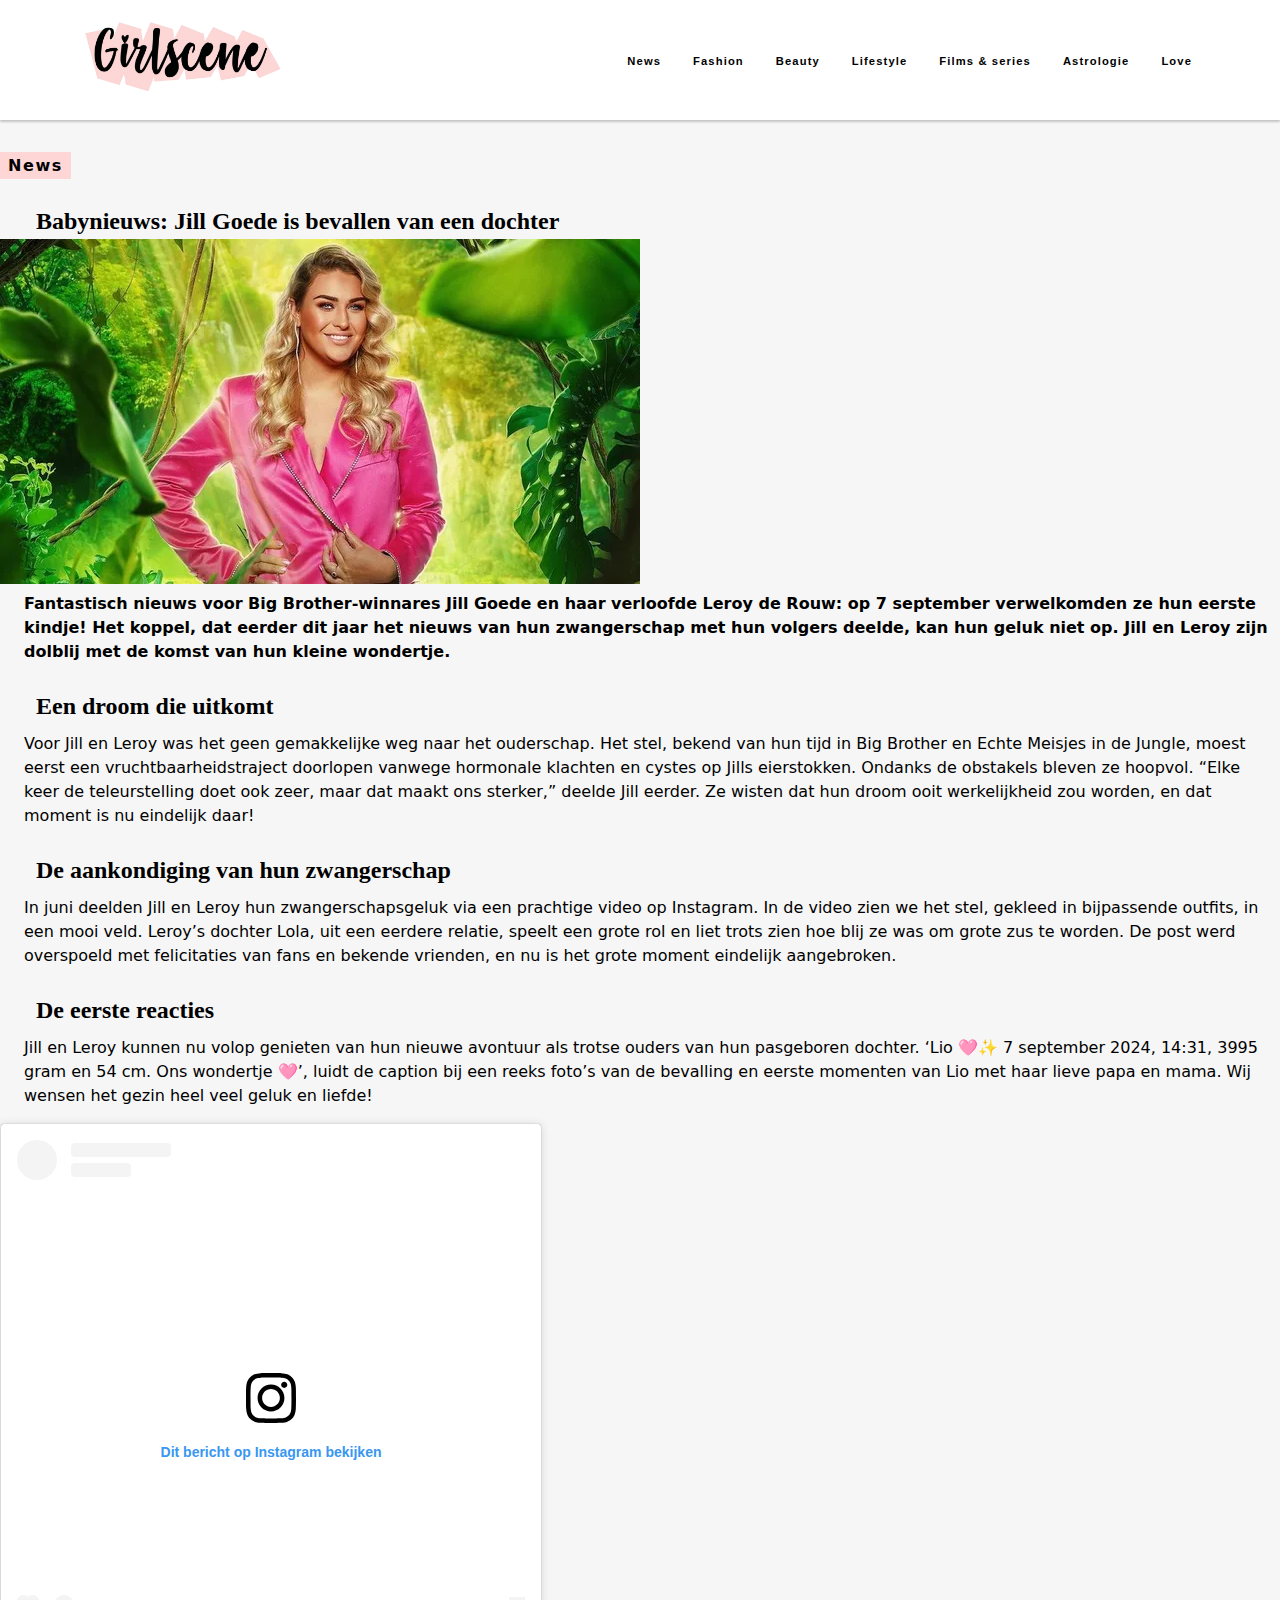
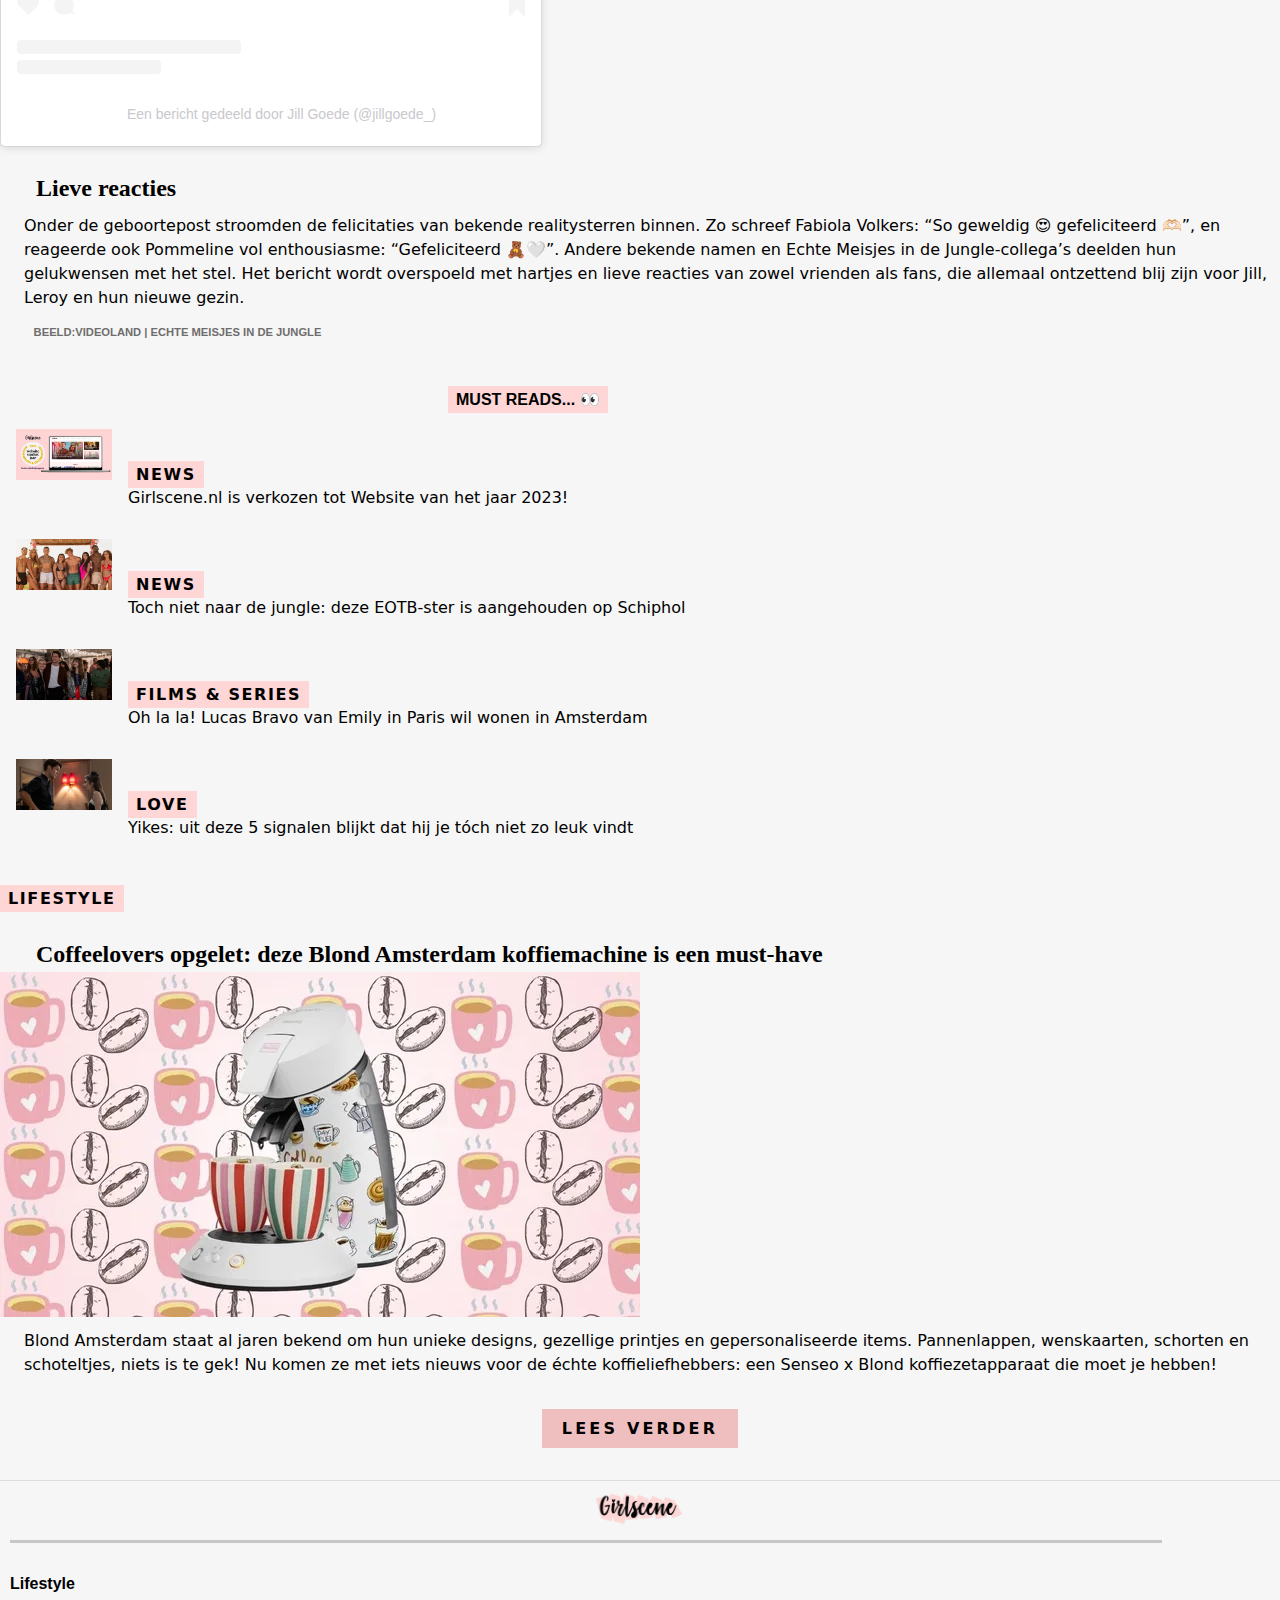
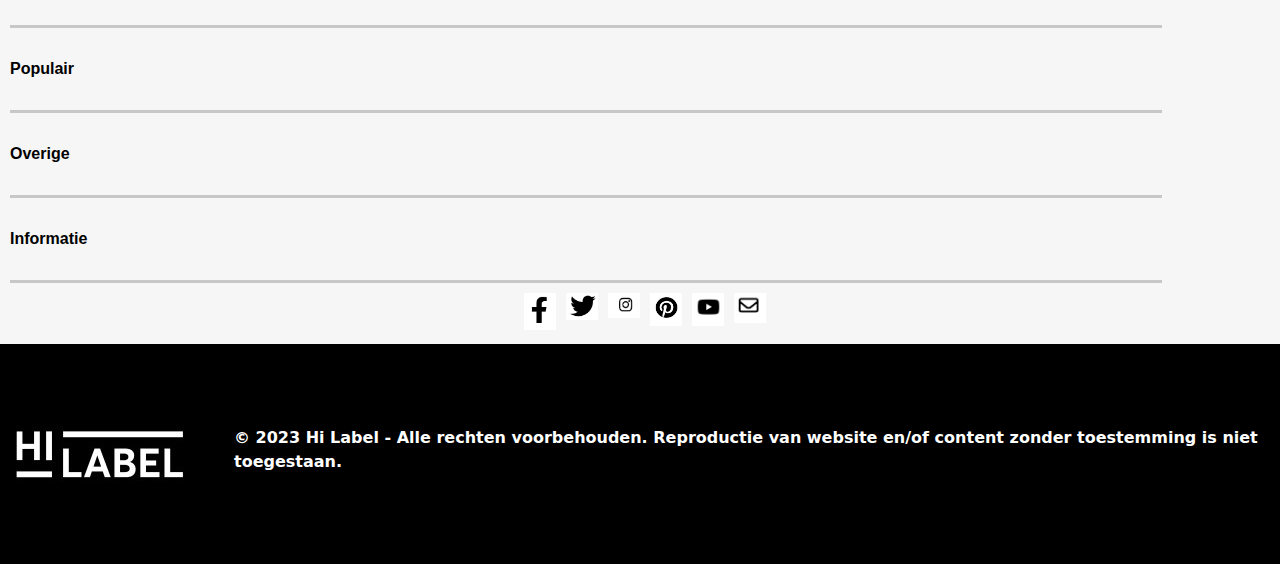
==== commit a53dbbac: "responsive" ====
--- a/Jill.html
+++ b/Jill.html
@@ -6,11 +6,6 @@
     <meta name="viewport" content="width=device-width, initial-scale=1.0">
     <meta http-equiv="X-UA-Compatible" content="ie=edge">
     <title>Girlscene Homepage</title>
-
-    <link rel="preconnect" href="https://fonts.googleapis.com">
-    <link rel="preconnect" href="https://fonts.gstatic.com" crossorigin>
-    <link href="https://fonts.googleapis.com/css2?family=Roboto:ital,wght@0,100;0,300;0,400;0,500;0,700;0,900;1,100;1,300;1,400;1,500;1,700;1,900&display=swap" rel="stylesheet">
-    
     <link rel="stylesheet" href="styles/style.css"> 
     <link rel="stylesheet" href="styles/tweede.css">
 
--- a/styles/style.css
+++ b/styles/style.css
@@ -6,7 +6,9 @@
     --wit: #fff; /* Witte kleur */
     --grijs: #6e6d6d;
     --zwart: #000; /* Zwart als tekstkleur */
-}
+    --border: #c7c7c7;
+}
+
 .visually-hidden {
 	clip: rect(0 0 0 0);
 	clip-path: inset(50%);
@@ -19,27 +21,7 @@
   
 body {
     background-color: var(--mainachtergrondkleur);
-}
-
-header {
-    background-color: var(--wit);
-    padding: 1em 4.5em;
-    display: flex;
-    align-items: center;
-    justify-content: space-between;
-    box-shadow: 0 2px 2px rgba(0, 0, 0, 0.2);
-    position: sticky;
-    top: 0;
-    z-index: 20; /* Zorgt ervoor dat de header boven andere elementen staat */
-}
-
-nav {
-    display: flex;
-    align-items: center; /* Centreert nav items verticaal in de nav */
-    width: 100%;
-    background-color: var(--wit);
-    position: relative;
-    z-index: 15; /* Zorgt ervoor dat de nav boven andere content staat */
+    overflow-x: hidden; /* Voorkomt horizontaal scrollen */
 }
 
 /* Reset voor marges en paddings */
@@ -50,48 +32,77 @@
     position: relative;
 }
 
-/* Stijlen voor het logo */
-nav img {
-    height: 2.5em; /* Pas de hoogte van het logo aan naar wens */
-    margin-right: 2em; /* Ruimte tussen logo en navigatie-items */
-	z-index: 99;
-}
-
-/* Stijlen voor de navigatie links */
+/* Typografie */
 nav a {
     color: var(--letterkleur);
     text-decoration: none;
-    font-size: 0.7em;
+    font-size: 0.7em; /* 11.2px */
     transition: color 0.3s ease;
     font-family: 'Roboto', sans-serif;
     font-weight: 550;
     letter-spacing: 0.1em;
 }
 
-/* Hamburgerknop */
+h3 {
+    color: var(--letterkleur);
+    text-decoration: none;
+    font-size: 0.7em; /* 11.2px */
+    transition: color 0.3s ease;
+    font-family: sans;
+    font-weight: 550;
+    letter-spacing: 0.1em;
+}
+
+/* Layout */
+header {
+    background-color: var(--wit);
+    padding: 1em 4.5em; /* 16px 72px */
+    display: flex;
+    align-items: center;
+    justify-content: space-between;
+    box-shadow: 0 0.125em 0.125em rgba(0, 0, 0, 0.2); /* 2px */
+    position: sticky;
+    top: 0;
+    z-index: 20; /* Zorgt ervoor dat de header boven andere elementen staat */
+}
+
+nav {
+    display: flex;
+    align-items: center; /* Centreert nav items verticaal in de nav */
+    width: 100%;
+    background-color: var(--wit);
+    position: relative;
+    z-index: 15; /* Zorgt ervoor dat de nav boven andere content staat */
+}
+
+/* Stijlen voor het logo */
+nav img {
+    height: 2.5em; /* 40px */
+    margin-right: 2em; /* 32px */
+    z-index: 99;
+}
+
 /* Hamburgerknop */
 nav button {
     position: absolute;
-    top: -2em; /* Verhoog deze waarde om de knop verder naar boven te verplaatsen */
-    right: -3em;
+    top: -2em; /* -32px */
+    right: -3em; /* -48px */
     background: none;
     border: none;
     cursor: pointer;
-    font-size: 2em;
+    font-size: 2em; /* 32px */
     display: block;
     z-index: 30; /* Zorgt dat de knop boven het menu en de nav staat */
 }
 
-/* Verwijder hover-effect voor de button */
 nav button:hover {
     color: inherit; /* Zorgt ervoor dat er geen kleurverandering is bij hover */
     background: none; /* Geen achtergrondverandering */
     cursor: pointer; /* Houdt de pointer als muisicoon */
 }
 
-/* Hamburgerknop afbeelding */
 nav button img {
-    width: 1em; /* Breedte van de hamburgerknop */
+    width: 1em; /* 16px */
     height: auto;
 }
 
@@ -115,7 +126,7 @@
 
 /* Menu-items */
 nav ul li {
-    margin: 1.5em 0; /* Ruimte tussen de menu-items */
+    margin: 1.5em 0; /* 24px */
 }
 
 nav ul li a {
@@ -129,8 +140,7 @@
 }
 
 /* Desktopstijl: bij grotere schermen */
-@media (min-width: 769px) {
-    /* Menu wordt statisch, horizontaal en zichtbaar */
+@media (min-width: 1000px) {
     nav ul {
         position: static;
         transform: none; /* Verwijdert de animatie */
@@ -140,94 +150,79 @@
         padding: 0;
     }
 
-    /* Verberg de hamburgerknop */
     nav button {
-        display: none;
-		
-    }
-
-    /* Menu-items inline bij desktop */
+        display: none; /* Verberg de hamburgerknop */
+    }
+
     nav ul li {
-        margin: 0 1em; /* Ruimte tussen de items horizontaal */
-    }
-}
-
+        margin: 0 1em; /* 16px */
+    }
+}
 
 nav a:hover {
     color: var(--h2kleur); /* Kleur van de tekst bij hover */
 }
 
-
 /* Algemene styling voor de footer */
 footer {
-    background-color: #f8f8f8; /* Lichtgrijze achtergrondkleur */
+    background-color: var(--mainachtergrondkleur); /* Lichtgrijze achtergrondkleur */
     text-align: center;
-    border-top: 1px solid #ddd; /* Lichtgrijze bovenrand */
+    border-top: 0.0625em solid #ddd; /* 1px */
     font-family: Arial, sans-serif;
-    list-style: none;
-}
-footer li{
+}
+
+footer li {
     list-style-type: none;
-
 }
 
 /* Logo stijl */
 footer img {
-    max-width: 100px; /* Maximaal 100 pixels breed */
+    max-width: 6.25em; /* 100px */
     height: auto;
-    margin: 10px 0;
+    margin: 0.625em 0; /* 10px */
 }
 
 /* Stijl voor de navigatielijst */
-
-
 footer ul:first-of-type {
     display: list-item;
-    margin: 0 10px;
-    
- 
-}
-
-
-
-footer ul:first-of-type li{
+    margin: 0 0.625em; /* 10px */
+}
+
+footer ul:first-of-type li {
     display: flex;
     border-top-style: solid;
     margin: 0;
-    padding: 2em 0;
+    padding: 2em 0; /* 32px */
     width: 90%;
     align-self: center;
-    border-color: #c7c7c7;
-
-}
-
-footer ul:first-of-type a{ 
+    border-color: var(--border);
+}
+
+footer ul:first-of-type a {
     text-align: left;
 }
 
 footer ul:first-of-type li:last-child {
     border-bottom: solid;
-    border-color: #c7c7c7;
+    border-color: var(--border);
 }
 
 footer ul li a {
     text-decoration: none;
-    color: #333; /* Donkergrijze tekstkleur */
+    color: var(--letterkleur); /* Donkergrijze tekstkleur */
     font-weight: bold;
 }
-
-
-
 
 /* Stijl voor de copyright melding */
 footer p:last-of-type {
     bottom: 0;
-    color: #fff; /* Witte tekstkleur */
+    color: var(--wit); /* Witte tekstkleur */
     display: flex; /* Flexbox om de afbeelding en tekst naast elkaar te zetten */
     align-items: center; /* Verticaal centreren van de inhoud */
-    padding: 10px; /* Voegt wat padding toe */
+    padding: 0.625em; /* 10px */
     box-sizing: border-box; /* Houdt de padding binnen de breedte van de footer */
-    gap: 20px; /* Voegt ruimte toe tussen afbeelding en tekst */
+    gap: 1.25em; /* 20px */
+    font-size: 1em; /* 16px */
 }
 
 /* Stijl voor de laatste afbeelding in de footer */
@@ -237,67 +232,48 @@
 
 footer ul {
     width: 100%;
-    
-   
 }
 
 footer ul img {
-    width: 2em;
-    margin-left: 1em;
+    width: 2em; /* 32px */
+    margin-left: 0.625em; /* 10px */
 }
 
 footer section {
     display: flex;
-    background-color: #000;
-    
+    background-color: var(--letterkleur);
 }
 
 footer ul:nth-child(3) {
    display: flex;
    justify-content: center;
-
-}
-
-
-h3 {
-    color: var(--letterkleur);
-    text-decoration: none;
-    font-size: 0.7em;
-    transition: color 0.3s ease;
-    font-family: sans;
-    font-weight: 550;
-    letter-spacing: 0.1em;
-    text-decoration: none;
-}
-
-/* Voor het centreren van h3 in de artikelen */
-article a {
-    display: flex;
-    flex-direction: column;
-    align-items: center; /* Horizontaal centreren */
-    text-align: center; /* Tekst in het midden */
-}
-
-article h3 {
-    margin: 10px 0; /* Optionele marge om wat ruimte toe te voegen */
-    font-size: 1.5em; /* Eventueel de grootte aanpassen */
 }
 
 /* Dark mode */
 @media (prefers-color-scheme: dark) {
     :root {
         --letterkleur: #fff; /* Lichtere letterkleur */
-        --h2kleur: #4a4a4a; /* Donkerdere kleur voor borders om h2 */
+        --h2kleur: #d9a6a6; /* Lichtere kleur voor borders om h2 */
         --mainachtergrondkleur: #121212; /* Donkere achtergrondkleur */
-        --tweedeachtergrondkleur: #333; /* Donkerdere tweede achtergrondkleur */
+        --tweedeachtergrondkleur: #1e1e1e; /* Donkerdere tweede achtergrondkleur */
         --wit: #1e1e1e; /* Donker wit voor donkere modus */
-        --grijs: #aaaaaa;
+        --grijs: #aaaaaa; /* Lichtere grijs voor leesbaarheid */
         --zwart: #fff; /* Lichtere tekstkleur */
-        --headingeten: #c1a91f;
-        --achtergrondeten: #3e3e1a;
-        --paars: #5e3b5e;
-        --donkerpaars: #442944;
-        --roze: #402020;
-    }
-}
-
+        --border: #333; /* Donkerdere border kleur */
+        --headingeten: #c1a91f; /* Gele kleur voor headings */
+        --achtergrondeten: #3e3e1a; /* Donkergrijze achtergrondkleur voor eten */
+        --paars: #5e3b5e; /* Donkerpaarse kleur */
+        --donkerpaars: #442944; /* Nog donkerder paarse kleur */
+        --roze: #402020; /* Roze kleur */
+    }
+
+    /* Specific styles for dark mode */
+    header, nav, footer {
+        background-color: var(--tweedeachtergrondkleur); /* Use darker background for header and footer */
+    }
+
+    nav a, footer ul li a {
+        color: var(--letterkleur); /* Light text color for links */
+    }
+
+}--- a/styles/tweede.css
+++ b/styles/tweede.css
@@ -38,6 +38,9 @@
     grid-column-start: 1;
     grid-row-start: 1;
     grid-row-end: 3;
+}
+main section:nth-of-type(1) p {
+    color: var(--zwart);
 }
 
 section:nth-of-type(1)  img {
@@ -121,8 +124,8 @@
 }
 
 
-section:nth-of-type(1) h2,
-section:nth-of-type(3) h2 {
+ section:nth-of-type(1) h2,
+ section:nth-of-type(3) h2 {
     /* Je stijlen hier */
     margin-left: 1.5em;
     margin-top: 1em;
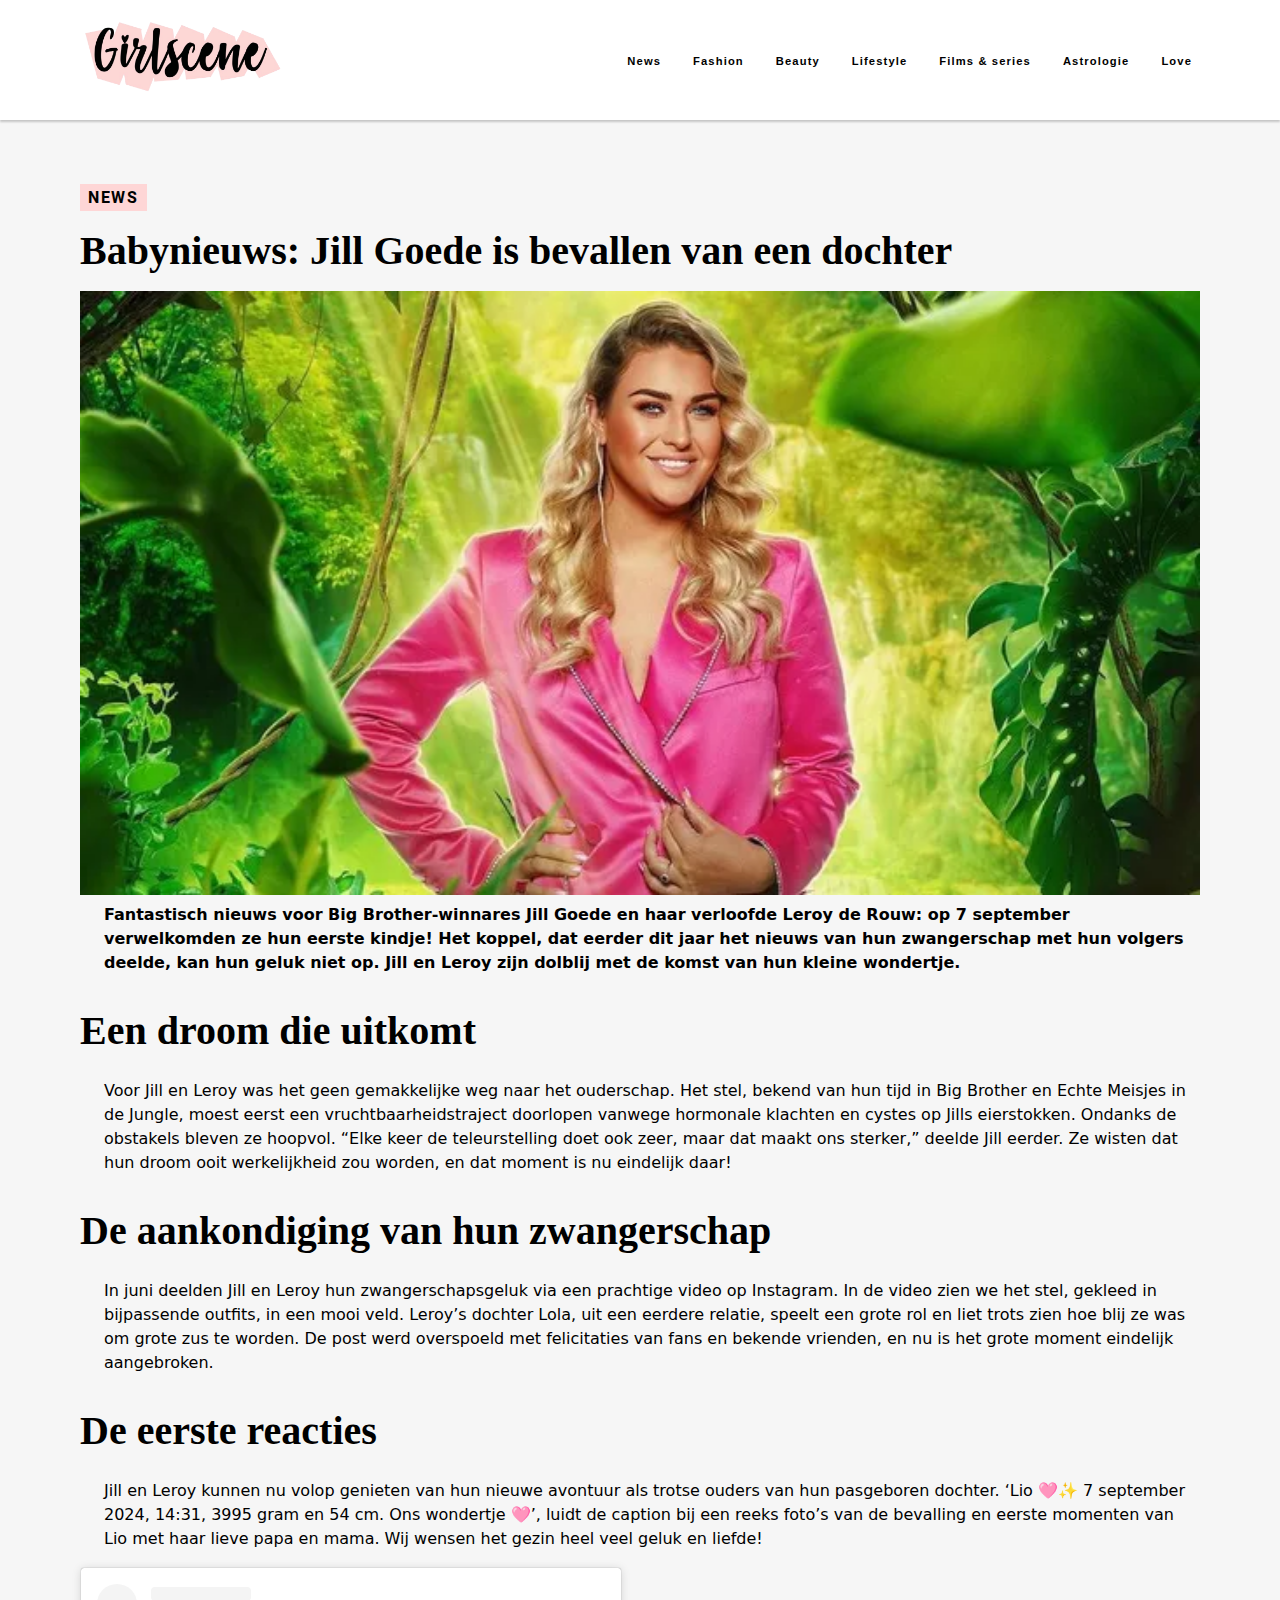
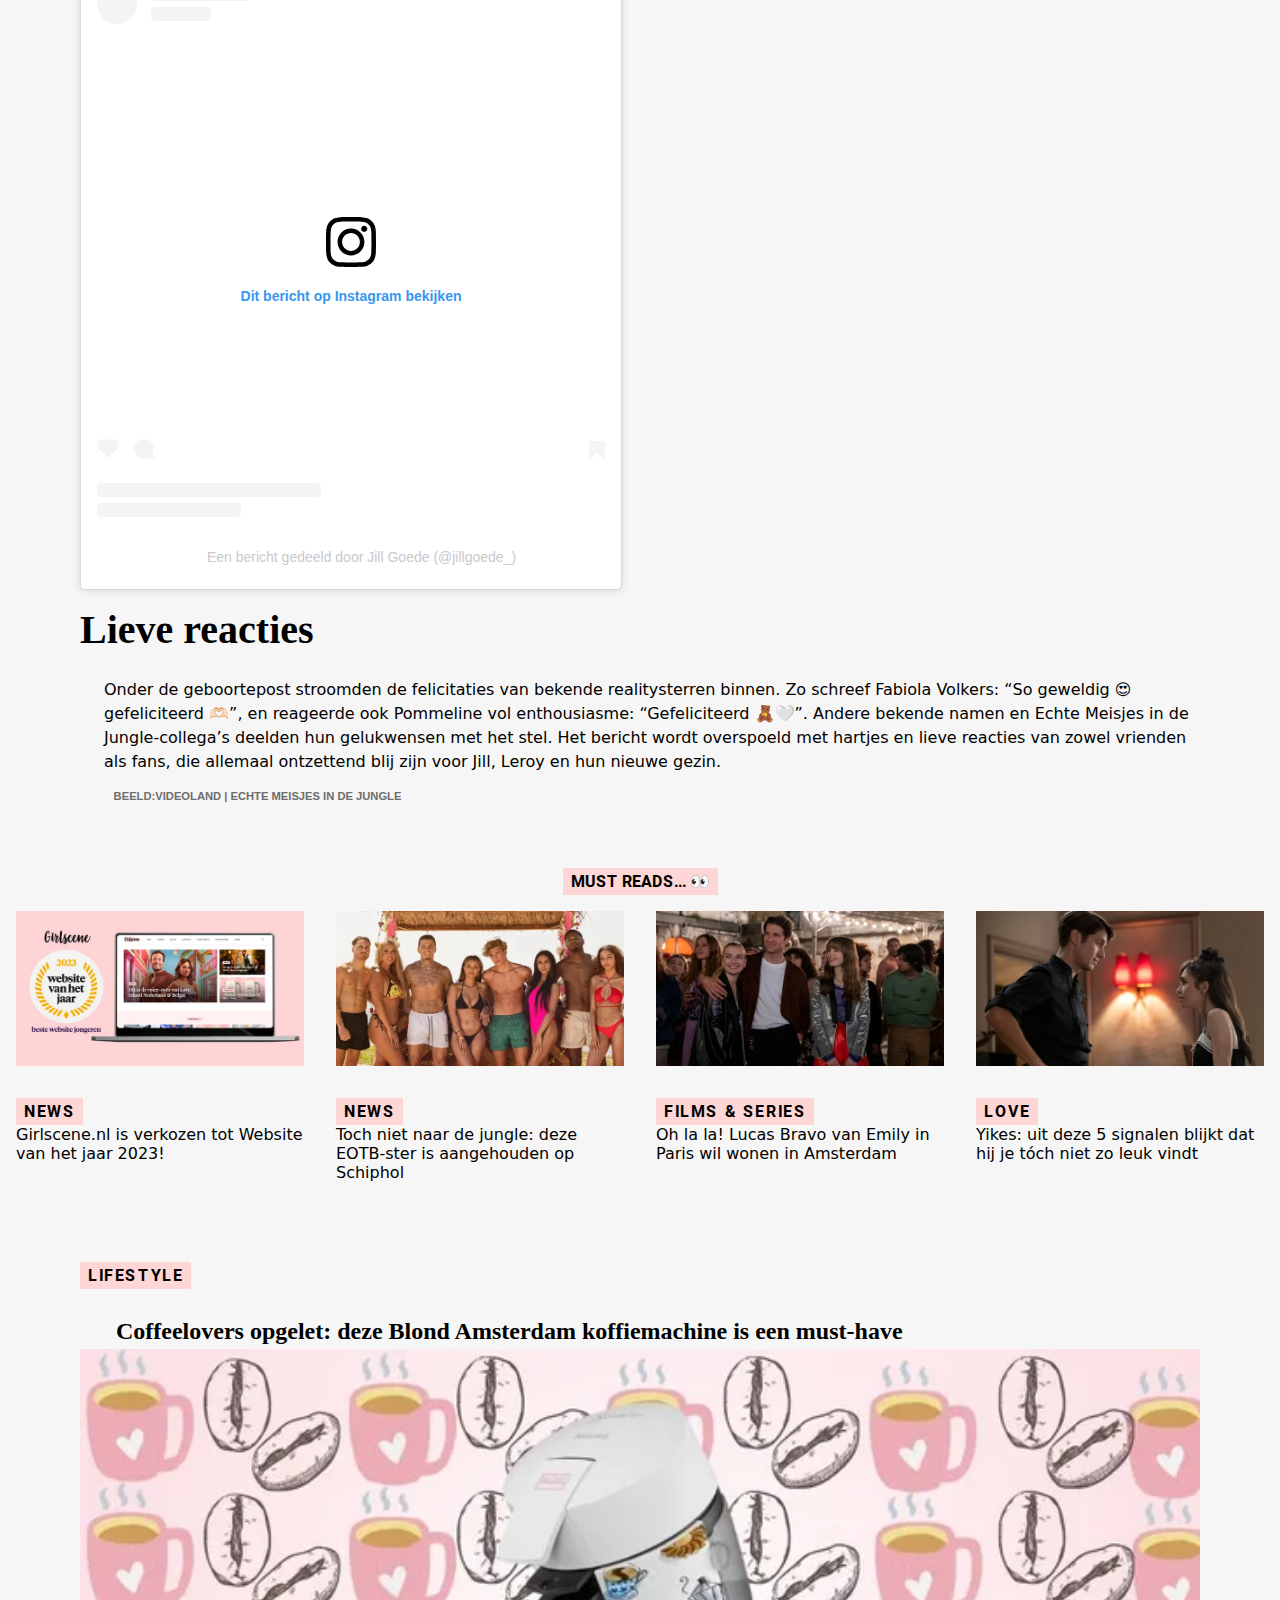
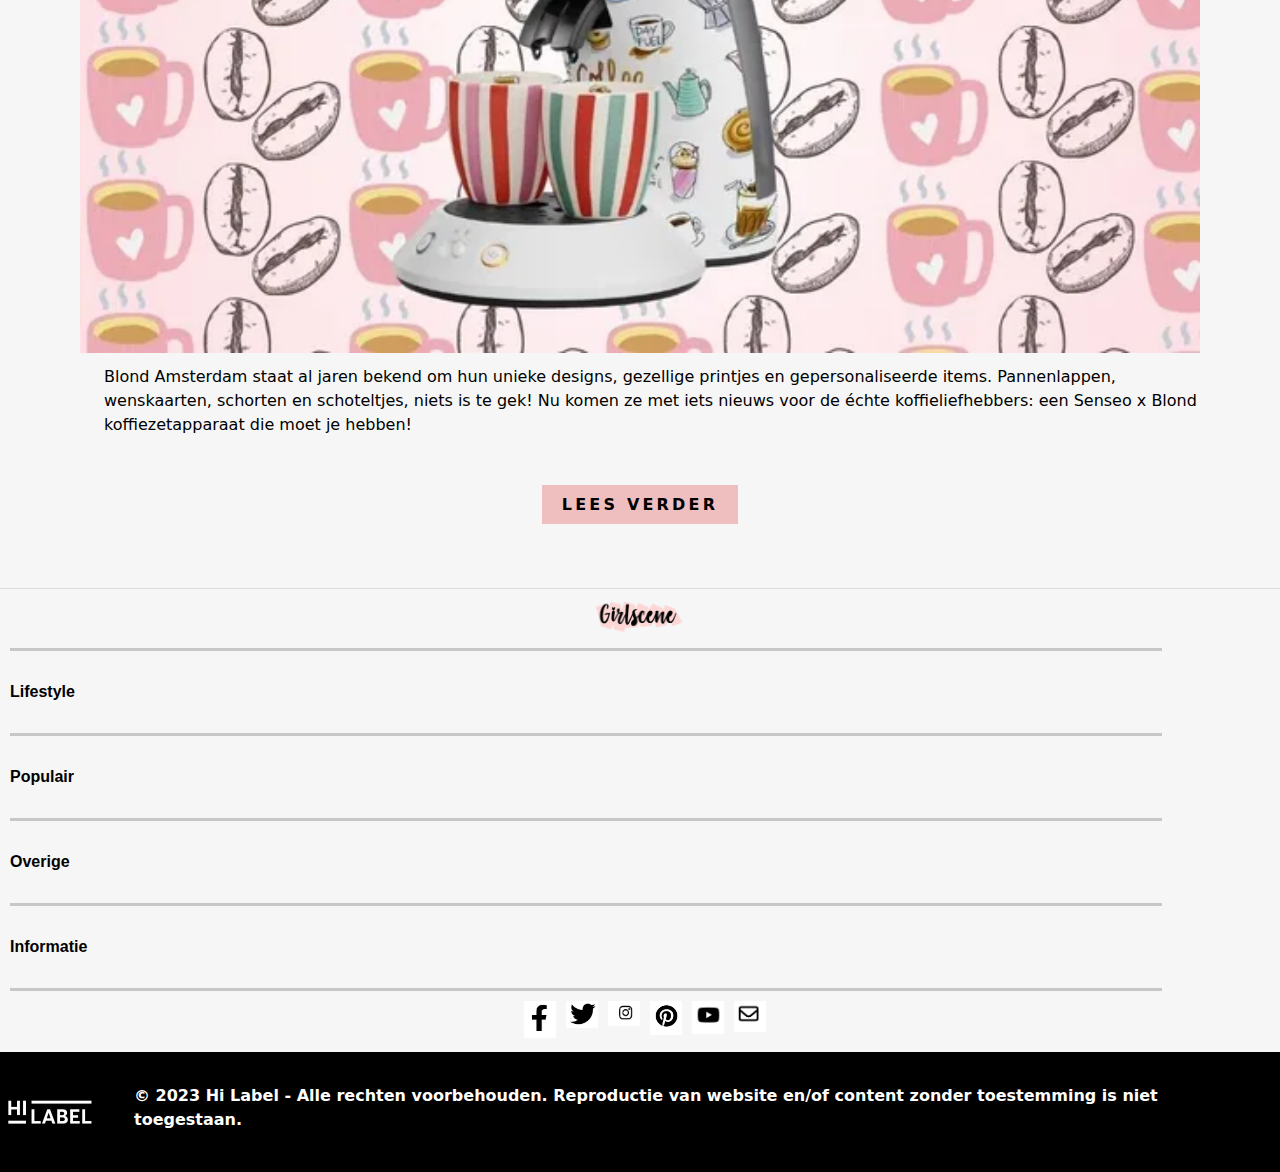
==== commit 25cbe460: "css tweede pagina" ====
--- a/Jill.html
+++ b/Jill.html
@@ -5,7 +5,8 @@
 	<meta name="author" content="Debora Prophitius">
     <meta name="viewport" content="width=device-width, initial-scale=1.0">
     <meta http-equiv="X-UA-Compatible" content="ie=edge">
-    <title>Girlscene Homepage</title>
+    <link rel="icon" href="fotos/images.png">
+    <title>Jill is bevallen</title>
     <link rel="stylesheet" href="styles/style.css"> 
     <link rel="stylesheet" href="styles/tweede.css">
 
@@ -14,7 +15,7 @@
     <header>
         <nav>
            
-          <h1> <img src="fotos/logo.png" alt="Welkom op de Homepage van girlscene"> </h1> 
+          <h1> <img src="fotos/logo.png" alt="Artikel Jill is bevallen"> </h1> 
             <ul>
                 <li><a href="#news">News</a></li>
                 <li><a href="#fashion">Fashion</a></li>
@@ -25,12 +26,12 @@
                 <li><a href="#love">Love</a></li>
             </ul>
 
-			<button><img src="fotos/streep.png" alt="Menu toggle" /></button>
+			<button><img src="fotos/streep.png" alt="Menu toggle"></button>
         </nav>
     </header>
    
     <main>
-
+        <h2 class="visually-hidden"> Artikel  Jill is bevallen</h2>
         <section>
         <h3>News</h3>
         <h2>Babynieuws: Jill Goede is bevallen van een dochter</h2>
@@ -42,7 +43,7 @@
   <p>In juni deelden Jill en Leroy hun zwangerschapsgeluk via een prachtige video op Instagram. In de video zien we het stel, gekleed in bijpassende outfits, in een mooi veld. Leroy’s dochter Lola, uit een eerdere relatie, speelt een grote rol en liet trots zien hoe blij ze was om grote zus te worden. De post werd overspoeld met felicitaties van fans en bekende vrienden, en nu is het grote moment eindelijk aangebroken.</p>
 <h2>De eerste reacties</h2>
 <p>Jill en Leroy kunnen nu volop genieten van hun nieuwe avontuur als trotse ouders van hun pasgeboren dochter. ‘Lio 🩷✨ 7 september 2024, 14:31, 3995 gram en 54 cm. Ons wondertje 🩷’, luidt de caption bij een reeks foto’s van de bevalling en eerste momenten van Lio met haar lieve papa en mama. Wij wensen het gezin heel veel geluk en liefde!</p>
-<blockquote class="instagram-media" data-instgrm-captioned data-instgrm-permalink="https://www.instagram.com/p/C_szwfbsCjw/?utm_source=ig_embed&amp;utm_campaign=loading" data-instgrm-version="14" style=" background:#FFF; border:0; border-radius:3px; box-shadow:0 0 1px 0 rgba(0,0,0,0.5),0 1px 10px 0 rgba(0,0,0,0.15); margin: 1px; max-width:540px; min-width:326px; padding:0; width:99.375%; width:-webkit-calc(100% - 2px); width:calc(100% - 2px);"><div style="padding:16px;"> <a href="https://www.instagram.com/p/C_szwfbsCjw/?utm_source=ig_embed&amp;utm_campaign=loading" style=" background:#FFFFFF; line-height:0; padding:0 0; text-align:center; text-decoration:none; width:100%;" target="_blank"> <div style=" display: flex; flex-direction: row; align-items: center;"> <div style="background-color: #F4F4F4; border-radius: 50%; flex-grow: 0; height: 40px; margin-right: 14px; width: 40px;"></div> <div style="display: flex; flex-direction: column; flex-grow: 1; justify-content: center;"> <div style=" background-color: #F4F4F4; border-radius: 4px; flex-grow: 0; height: 14px; margin-bottom: 6px; width: 100px;"></div> <div style=" background-color: #F4F4F4; border-radius: 4px; flex-grow: 0; height: 14px; width: 60px;"></div></div></div><div style="padding: 19% 0;"></div> <div style="display:block; height:50px; margin:0 auto 12px; width:50px;"><svg width="50px" height="50px" viewBox="0 0 60 60" version="1.1" xmlns="https://www.w3.org/2000/svg" xmlns:xlink="https://www.w3.org/1999/xlink"><g stroke="none" stroke-width="1" fill="none" fill-rule="evenodd"><g transform="translate(-511.000000, -20.000000)" fill="#000000"><g><path d="M556.869,30.41 C554.814,30.41 553.148,32.076 553.148,34.131 C553.148,36.186 554.814,37.852 556.869,37.852 C558.924,37.852 560.59,36.186 560.59,34.131 C560.59,32.076 558.924,30.41 556.869,30.41 M541,60.657 C535.114,60.657 530.342,55.887 530.342,50 C530.342,44.114 535.114,39.342 541,39.342 C546.887,39.342 551.658,44.114 551.658,50 C551.658,55.887 546.887,60.657 541,60.657 M541,33.886 C532.1,33.886 524.886,41.1 524.886,50 C524.886,58.899 532.1,66.113 541,66.113 C549.9,66.113 557.115,58.899 557.115,50 C557.115,41.1 549.9,33.886 541,33.886 M565.378,62.101 C565.244,65.022 564.756,66.606 564.346,67.663 C563.803,69.06 563.154,70.057 562.106,71.106 C561.058,72.155 560.06,72.803 558.662,73.347 C557.607,73.757 556.021,74.244 553.102,74.378 C549.944,74.521 548.997,74.552 541,74.552 C533.003,74.552 532.056,74.521 528.898,74.378 C525.979,74.244 524.393,73.757 523.338,73.347 C521.94,72.803 520.942,72.155 519.894,71.106 C518.846,70.057 518.197,69.06 517.654,67.663 C517.244,66.606 516.755,65.022 516.623,62.101 C516.479,58.943 516.448,57.996 516.448,50 C516.448,42.003 516.479,41.056 516.623,37.899 C516.755,34.978 517.244,33.391 517.654,32.338 C518.197,30.938 518.846,29.942 519.894,28.894 C520.942,27.846 521.94,27.196 523.338,26.654 C524.393,26.244 525.979,25.756 528.898,25.623 C532.057,25.479 533.004,25.448 541,25.448 C548.997,25.448 549.943,25.479 553.102,25.623 C556.021,25.756 557.607,26.244 558.662,26.654 C560.06,27.196 561.058,27.846 562.106,28.894 C563.154,29.942 563.803,30.938 564.346,32.338 C564.756,33.391 565.244,34.978 565.378,37.899 C565.522,41.056 565.552,42.003 565.552,50 C565.552,57.996 565.522,58.943 565.378,62.101 M570.82,37.631 C570.674,34.438 570.167,32.258 569.425,30.349 C568.659,28.377 567.633,26.702 565.965,25.035 C564.297,23.368 562.623,22.342 560.652,21.575 C558.743,20.834 556.562,20.326 553.369,20.18 C550.169,20.033 549.148,20 541,20 C532.853,20 531.831,20.033 528.631,20.18 C525.438,20.326 523.257,20.834 521.349,21.575 C519.376,22.342 517.703,23.368 516.035,25.035 C514.368,26.702 513.342,28.377 512.574,30.349 C511.834,32.258 511.326,34.438 511.181,37.631 C511.035,40.831 511,41.851 511,50 C511,58.147 511.035,59.17 511.181,62.369 C511.326,65.562 511.834,67.743 512.574,69.651 C513.342,71.625 514.368,73.296 516.035,74.965 C517.703,76.634 519.376,77.658 521.349,78.425 C523.257,79.167 525.438,79.673 528.631,79.82 C531.831,79.965 532.853,80.001 541,80.001 C549.148,80.001 550.169,79.965 553.369,79.82 C556.562,79.673 558.743,79.167 560.652,78.425 C562.623,77.658 564.297,76.634 565.965,74.965 C567.633,73.296 568.659,71.625 569.425,69.651 C570.167,67.743 570.674,65.562 570.82,62.369 C570.966,59.17 571,58.147 571,50 C571,41.851 570.966,40.831 570.82,37.631"></path></g></g></g></svg></div><div style="padding-top: 8px;"> <div style=" color:#3897f0; font-family:Arial,sans-serif; font-size:14px; font-style:normal; font-weight:550; line-height:18px;">Dit bericht op Instagram bekijken</div></div><div style="padding: 12.5% 0;"></div> <div style="display: flex; flex-direction: row; margin-bottom: 14px; align-items: center;"><div> <div style="background-color: #F4F4F4; border-radius: 50%; height: 12.5px; width: 12.5px; transform: translateX(0px) translateY(7px);"></div> <div style="background-color: #F4F4F4; height: 12.5px; transform: rotate(-45deg) translateX(3px) translateY(1px); width: 12.5px; flex-grow: 0; margin-right: 14px; margin-left: 2px;"></div> <div style="background-color: #F4F4F4; border-radius: 50%; height: 12.5px; width: 12.5px; transform: translateX(9px) translateY(-18px);"></div></div><div style="margin-left: 8px;"> <div style=" background-color: #F4F4F4; border-radius: 50%; flex-grow: 0; height: 20px; width: 20px;"></div> <div style=" width: 0; height: 0; border-top: 2px solid transparent; border-left: 6px solid #f4f4f4; border-bottom: 2px solid transparent; transform: translateX(16px) translateY(-4px) rotate(30deg)"></div></div><div style="margin-left: auto;"> <div style=" width: 0px; border-top: 8px solid #F4F4F4; border-right: 8px solid transparent; transform: translateY(16px);"></div> <div style=" background-color: #F4F4F4; flex-grow: 0; height: 12px; width: 16px; transform: translateY(-4px);"></div> <div style=" width: 0; height: 0; border-top: 8px solid #F4F4F4; border-left: 8px solid transparent; transform: translateY(-4px) translateX(8px);"></div></div></div> <div style="display: flex; flex-direction: column; flex-grow: 1; justify-content: center; margin-bottom: 24px;"> <div style=" background-color: #F4F4F4; border-radius: 4px; flex-grow: 0; height: 14px; margin-bottom: 6px; width: 224px;"></div> <div style=" background-color: #F4F4F4; border-radius: 4px; flex-grow: 0; height: 14px; width: 144px;"></div></div></a><p style=" color:#c9c8cd; font-family:Arial,sans-serif; font-size:14px; line-height:17px; margin-bottom:0; margin-top:8px; overflow:hidden; padding:8px 0 7px; text-align:center; text-overflow:ellipsis; white-space:nowrap;"><a href="https://www.instagram.com/p/C_szwfbsCjw/?utm_source=ig_embed&amp;utm_campaign=loading" style=" color:#c9c8cd; font-family:Arial,sans-serif; font-size:14px; font-style:normal; font-weight:normal; line-height:17px; text-decoration:none;" target="_blank">Een bericht gedeeld door Jill Goede (@jillgoede_)</a></p></div></blockquote>
+<blockquote data-instgrm-captioned data-instgrm-permalink="https://www.instagram.com/p/C_szwfbsCjw/?utm_source=ig_embed&amp;utm_campaign=loading" data-instgrm-version="14" style=" background:#FFF; border:0; border-radius:3px; box-shadow:0 0 1px 0 rgba(0,0,0,0.5),0 1px 10px 0 rgba(0,0,0,0.15); margin: 1px; max-width:540px; min-width:326px; padding:0; width:99.375%; width:-webkit-calc(100% - 2px); width:calc(100% - 2px);"><div style="padding:16px;"> <a href="https://www.instagram.com/p/C_szwfbsCjw/?utm_source=ig_embed&amp;utm_campaign=loading" style=" background:#FFFFFF; line-height:0; padding:0 0; text-align:center; text-decoration:none; width:100%;" target="_blank"> <div style=" display: flex; flex-direction: row; align-items: center;"> <div style="background-color: #F4F4F4; border-radius: 50%; flex-grow: 0; height: 40px; margin-right: 14px; width: 40px;"></div> <div style="display: flex; flex-direction: column; flex-grow: 1; justify-content: center;"> <div style=" background-color: #F4F4F4; border-radius: 4px; flex-grow: 0; height: 14px; margin-bottom: 6px; width: 100px;"></div> <div style=" background-color: #F4F4F4; border-radius: 4px; flex-grow: 0; height: 14px; width: 60px;"></div></div></div><div style="padding: 19% 0;"></div> <div style="display:block; height:50px; margin:0 auto 12px; width:50px;"><svg width="50px" height="50px" viewBox="0 0 60 60" version="1.1" xmlns="https://www.w3.org/2000/svg" xmlns:xlink="https://www.w3.org/1999/xlink"><g stroke="none" stroke-width="1" fill="none" fill-rule="evenodd"><g transform="translate(-511.000000, -20.000000)" fill="#000000"><g><path d="M556.869,30.41 C554.814,30.41 553.148,32.076 553.148,34.131 C553.148,36.186 554.814,37.852 556.869,37.852 C558.924,37.852 560.59,36.186 560.59,34.131 C560.59,32.076 558.924,30.41 556.869,30.41 M541,60.657 C535.114,60.657 530.342,55.887 530.342,50 C530.342,44.114 535.114,39.342 541,39.342 C546.887,39.342 551.658,44.114 551.658,50 C551.658,55.887 546.887,60.657 541,60.657 M541,33.886 C532.1,33.886 524.886,41.1 524.886,50 C524.886,58.899 532.1,66.113 541,66.113 C549.9,66.113 557.115,58.899 557.115,50 C557.115,41.1 549.9,33.886 541,33.886 M565.378,62.101 C565.244,65.022 564.756,66.606 564.346,67.663 C563.803,69.06 563.154,70.057 562.106,71.106 C561.058,72.155 560.06,72.803 558.662,73.347 C557.607,73.757 556.021,74.244 553.102,74.378 C549.944,74.521 548.997,74.552 541,74.552 C533.003,74.552 532.056,74.521 528.898,74.378 C525.979,74.244 524.393,73.757 523.338,73.347 C521.94,72.803 520.942,72.155 519.894,71.106 C518.846,70.057 518.197,69.06 517.654,67.663 C517.244,66.606 516.755,65.022 516.623,62.101 C516.479,58.943 516.448,57.996 516.448,50 C516.448,42.003 516.479,41.056 516.623,37.899 C516.755,34.978 517.244,33.391 517.654,32.338 C518.197,30.938 518.846,29.942 519.894,28.894 C520.942,27.846 521.94,27.196 523.338,26.654 C524.393,26.244 525.979,25.756 528.898,25.623 C532.057,25.479 533.004,25.448 541,25.448 C548.997,25.448 549.943,25.479 553.102,25.623 C556.021,25.756 557.607,26.244 558.662,26.654 C560.06,27.196 561.058,27.846 562.106,28.894 C563.154,29.942 563.803,30.938 564.346,32.338 C564.756,33.391 565.244,34.978 565.378,37.899 C565.522,41.056 565.552,42.003 565.552,50 C565.552,57.996 565.522,58.943 565.378,62.101 M570.82,37.631 C570.674,34.438 570.167,32.258 569.425,30.349 C568.659,28.377 567.633,26.702 565.965,25.035 C564.297,23.368 562.623,22.342 560.652,21.575 C558.743,20.834 556.562,20.326 553.369,20.18 C550.169,20.033 549.148,20 541,20 C532.853,20 531.831,20.033 528.631,20.18 C525.438,20.326 523.257,20.834 521.349,21.575 C519.376,22.342 517.703,23.368 516.035,25.035 C514.368,26.702 513.342,28.377 512.574,30.349 C511.834,32.258 511.326,34.438 511.181,37.631 C511.035,40.831 511,41.851 511,50 C511,58.147 511.035,59.17 511.181,62.369 C511.326,65.562 511.834,67.743 512.574,69.651 C513.342,71.625 514.368,73.296 516.035,74.965 C517.703,76.634 519.376,77.658 521.349,78.425 C523.257,79.167 525.438,79.673 528.631,79.82 C531.831,79.965 532.853,80.001 541,80.001 C549.148,80.001 550.169,79.965 553.369,79.82 C556.562,79.673 558.743,79.167 560.652,78.425 C562.623,77.658 564.297,76.634 565.965,74.965 C567.633,73.296 568.659,71.625 569.425,69.651 C570.167,67.743 570.674,65.562 570.82,62.369 C570.966,59.17 571,58.147 571,50 C571,41.851 570.966,40.831 570.82,37.631"></path></g></g></g></svg></div><div style="padding-top: 8px;"> <div style=" color:#3897f0; font-family:Arial,sans-serif; font-size:14px; font-style:normal; font-weight:550; line-height:18px;">Dit bericht op Instagram bekijken</div></div><div style="padding: 12.5% 0;"></div> <div style="display: flex; flex-direction: row; margin-bottom: 14px; align-items: center;"><div> <div style="background-color: #F4F4F4; border-radius: 50%; height: 12.5px; width: 12.5px; transform: translateX(0px) translateY(7px);"></div> <div style="background-color: #F4F4F4; height: 12.5px; transform: rotate(-45deg) translateX(3px) translateY(1px); width: 12.5px; flex-grow: 0; margin-right: 14px; margin-left: 2px;"></div> <div style="background-color: #F4F4F4; border-radius: 50%; height: 12.5px; width: 12.5px; transform: translateX(9px) translateY(-18px);"></div></div><div style="margin-left: 8px;"> <div style=" background-color: #F4F4F4; border-radius: 50%; flex-grow: 0; height: 20px; width: 20px;"></div> <div style=" width: 0; height: 0; border-top: 2px solid transparent; border-left: 6px solid #f4f4f4; border-bottom: 2px solid transparent; transform: translateX(16px) translateY(-4px) rotate(30deg)"></div></div><div style="margin-left: auto;"> <div style=" width: 0px; border-top: 8px solid #F4F4F4; border-right: 8px solid transparent; transform: translateY(16px);"></div> <div style=" background-color: #F4F4F4; flex-grow: 0; height: 12px; width: 16px; transform: translateY(-4px);"></div> <div style=" width: 0; height: 0; border-top: 8px solid #F4F4F4; border-left: 8px solid transparent; transform: translateY(-4px) translateX(8px);"></div></div></div> <div style="display: flex; flex-direction: column; flex-grow: 1; justify-content: center; margin-bottom: 24px;"> <div style=" background-color: #F4F4F4; border-radius: 4px; flex-grow: 0; height: 14px; margin-bottom: 6px; width: 224px;"></div> <div style=" background-color: #F4F4F4; border-radius: 4px; flex-grow: 0; height: 14px; width: 144px;"></div></div></a><p style=" color:#c9c8cd; font-family:Arial,sans-serif; font-size:14px; line-height:17px; margin-bottom:0; margin-top:8px; overflow:hidden; padding:8px 0 7px; text-align:center; text-overflow:ellipsis; white-space:nowrap;"><a href="https://www.instagram.com/p/C_szwfbsCjw/?utm_source=ig_embed&amp;utm_campaign=loading" style=" color:#c9c8cd; font-family:Arial,sans-serif; font-size:14px; font-style:normal; font-weight:normal; line-height:17px; text-decoration:none;" target="_blank">Een bericht gedeeld door Jill Goede (@jillgoede_)</a></p></div></blockquote>
 <script async src="//www.instagram.com/embed.js"></script>
 <h2>Lieve reacties</h2>
 <p>Onder de geboortepost stroomden de felicitaties van bekende realitysterren binnen. Zo schreef Fabiola Volkers: “So geweldig 😍 gefeliciteerd 🫶🏻”, en reageerde ook Pommeline vol enthousiasme: “Gefeliciteerd 🧸🤍”. Andere bekende namen en Echte Meisjes in de Jungle-collega’s deelden hun gelukwensen met het stel. Het bericht wordt overspoeld met hartjes en lieve reacties van zowel vrienden als fans, die allemaal ontzettend blij zijn voor Jill, Leroy en hun nieuwe gezin.</p>
@@ -153,6 +154,4 @@
 	
 	
 		
-	
-		
-	</html> +	--- a/styles/style.css
+++ b/styles/style.css
@@ -9,247 +9,6 @@
     --border: #c7c7c7;
 }
 
-.visually-hidden {
-	clip: rect(0 0 0 0);
-	clip-path: inset(50%);
-	height: 1px;
-	overflow: hidden;
-	position: absolute;
-	white-space: nowrap;
-	width: 1px;
-  }
-  
-body {
-    background-color: var(--mainachtergrondkleur);
-    overflow-x: hidden; /* Voorkomt horizontaal scrollen */
-}
-
-/* Reset voor marges en paddings */
-* {
-    margin: 0;
-    padding: 0;
-    box-sizing: border-box;
-    position: relative;
-}
-
-/* Typografie */
-nav a {
-    color: var(--letterkleur);
-    text-decoration: none;
-    font-size: 0.7em; /* 11.2px */
-    transition: color 0.3s ease;
-    font-family: 'Roboto', sans-serif;
-    font-weight: 550;
-    letter-spacing: 0.1em;
-}
-
-h3 {
-    color: var(--letterkleur);
-    text-decoration: none;
-    font-size: 0.7em; /* 11.2px */
-    transition: color 0.3s ease;
-    font-family: sans;
-    font-weight: 550;
-    letter-spacing: 0.1em;
-}
-
-/* Layout */
-header {
-    background-color: var(--wit);
-    padding: 1em 4.5em; /* 16px 72px */
-    display: flex;
-    align-items: center;
-    justify-content: space-between;
-    box-shadow: 0 0.125em 0.125em rgba(0, 0, 0, 0.2); /* 2px */
-    position: sticky;
-    top: 0;
-    z-index: 20; /* Zorgt ervoor dat de header boven andere elementen staat */
-}
-
-nav {
-    display: flex;
-    align-items: center; /* Centreert nav items verticaal in de nav */
-    width: 100%;
-    background-color: var(--wit);
-    position: relative;
-    z-index: 15; /* Zorgt ervoor dat de nav boven andere content staat */
-}
-
-/* Stijlen voor het logo */
-nav img {
-    height: 2.5em; /* 40px */
-    margin-right: 2em; /* 32px */
-    z-index: 99;
-}
-
-/* Hamburgerknop */
-nav button {
-    position: absolute;
-    top: -2em; /* -32px */
-    right: -3em; /* -48px */
-    background: none;
-    border: none;
-    cursor: pointer;
-    font-size: 2em; /* 32px */
-    display: block;
-    z-index: 30; /* Zorgt dat de knop boven het menu en de nav staat */
-}
-
-nav button:hover {
-    color: inherit; /* Zorgt ervoor dat er geen kleurverandering is bij hover */
-    background: none; /* Geen achtergrondverandering */
-    cursor: pointer; /* Houdt de pointer als muisicoon */
-}
-
-nav button img {
-    width: 1em; /* 16px */
-    height: auto;
-}
-
-/* Verborgen menu standaard */
-nav ul {
-    list-style: none;
-    position: fixed;
-    top: 0;
-    left: 0;
-    width: 100%;
-    height: 100vh;
-    background-color: var(--wit);
-    display: flex;
-    flex-direction: column;
-    align-items: center;
-    justify-content: center;
-    transform: translateY(-100%); /* Menu begint boven het scherm */
-    transition: transform 0.3s ease-in-out;
-    z-index: 10; /* Zorgt ervoor dat het menu onder de nav en hamburgerknop staat */
-}
-
-/* Menu-items */
-nav ul li {
-    margin: 1.5em 0; /* 24px */
-}
-
-nav ul li a {
-    text-decoration: none;
-    color: var(--zwart); /* Pas deze kleur aan naar je gewenste tekstkleur */
-}
-
-/* Wanneer het menu actief is (via class 'active') */
-nav.active ul {
-    transform: translateY(0); /* Menu slidet naar beneden */
-}
-
-/* Desktopstijl: bij grotere schermen */
-@media (min-width: 1000px) {
-    nav ul {
-        position: static;
-        transform: none; /* Verwijdert de animatie */
-        height: auto;
-        flex-direction: row; /* Horizontale weergave van de menu-items */
-        justify-content: flex-end; /* Menu-items worden naar rechts uitgelijnd */
-        padding: 0;
-    }
-
-    nav button {
-        display: none; /* Verberg de hamburgerknop */
-    }
-
-    nav ul li {
-        margin: 0 1em; /* 16px */
-    }
-}
-
-nav a:hover {
-    color: var(--h2kleur); /* Kleur van de tekst bij hover */
-}
-
-/* Algemene styling voor de footer */
-footer {
-    background-color: var(--mainachtergrondkleur); /* Lichtgrijze achtergrondkleur */
-    text-align: center;
-    border-top: 0.0625em solid #ddd; /* 1px */
-    font-family: Arial, sans-serif;
-}
-
-footer li {
-    list-style-type: none;
-}
-
-/* Logo stijl */
-footer img {
-    max-width: 6.25em; /* 100px */
-    height: auto;
-    margin: 0.625em 0; /* 10px */
-}
-
-/* Stijl voor de navigatielijst */
-footer ul:first-of-type {
-    display: list-item;
-    margin: 0 0.625em; /* 10px */
-}
-
-footer ul:first-of-type li {
-    display: flex;
-    border-top-style: solid;
-    margin: 0;
-    padding: 2em 0; /* 32px */
-    width: 90%;
-    align-self: center;
-    border-color: var(--border);
-}
-
-footer ul:first-of-type a {
-    text-align: left;
-}
-
-footer ul:first-of-type li:last-child {
-    border-bottom: solid;
-    border-color: var(--border);
-}
-
-footer ul li a {
-    text-decoration: none;
-    color: var(--letterkleur); /* Donkergrijze tekstkleur */
-    font-weight: bold;
-}
-
-/* Stijl voor de copyright melding */
-footer p:last-of-type {
-    bottom: 0;
-    color: var(--wit); /* Witte tekstkleur */
-    display: flex; /* Flexbox om de afbeelding en tekst naast elkaar te zetten */
-    align-items: center; /* Verticaal centreren van de inhoud */
-    padding: 0.625em; /* 10px */
-    box-sizing: border-box; /* Houdt de padding binnen de breedte van de footer */
-    gap: 1.25em; /* 20px */
-    font-size: 1em; /* 16px */
-}
-
-/* Stijl voor de laatste afbeelding in de footer */
-footer img:last-of-type {
-    height: auto; /* Zorgt dat de hoogte wordt aangepast aan de breedte */
-}
-
-footer ul {
-    width: 100%;
-}
-
-footer ul img {
-    width: 2em; /* 32px */
-    margin-left: 0.625em; /* 10px */
-}
-
-footer section {
-    display: flex;
-    background-color: var(--letterkleur);
-}
-
-footer ul:nth-child(3) {
-   display: flex;
-   justify-content: center;
-}
-
-/* Dark mode */
 @media (prefers-color-scheme: dark) {
     :root {
         --letterkleur: #fff; /* Lichtere letterkleur */
@@ -267,7 +26,7 @@
         --roze: #402020; /* Roze kleur */
     }
 
-    /* Specific styles for dark mode */
+    /* Specific styles for dark mode elements */
     header, nav, footer {
         background-color: var(--tweedeachtergrondkleur); /* Use darker background for header and footer */
     }
@@ -275,5 +34,254 @@
     nav a, footer ul li a {
         color: var(--letterkleur); /* Light text color for links */
     }
-
-}+}
+
+
+.visually-hidden {
+	clip: rect(0 0 0 0);
+	clip-path: inset(50%);
+	height: 1px;
+	overflow: hidden;
+	position: absolute;
+	white-space: nowrap;
+	width: 1px;
+  }
+  
+body {
+    background-color: var(--mainachtergrondkleur);
+    overflow-x: hidden; /* Voorkomt horizontaal scrollen */
+}
+
+/* Reset voor marges en paddings */
+* {
+    margin: 0;
+    padding: 0;
+    box-sizing: border-box;
+    position: relative;
+
+}
+
+/* Typografie */
+nav a {
+    color: var(--letterkleur);
+    text-decoration: none;
+    font-size: 0.7em; /* 11.2px */
+    transition: color 0.3s ease;
+    font-family: 'Roboto', sans-serif;
+    font-weight: 550;
+    letter-spacing: 0.1em;
+}
+
+h3 {
+    color: var(--letterkleur);
+    text-decoration: none;
+    font-size: 0.7em; /* 11.2px */
+    transition: color 0.3s ease;
+    font-family: sans;
+    font-weight: 550;
+    letter-spacing: 0.1em;
+}
+
+/* Layout */
+header {
+    background-color: var(--wit);
+    padding: 1em 4.5em; /* 16px 72px */
+    display: flex;
+    align-items: center;
+    justify-content: space-between;
+    box-shadow: 0 0.125em 0.125em rgba(0, 0, 0, 0.2); /* 2px */
+    position: sticky;
+    top: 0;
+    z-index: 20; /* Zorgt ervoor dat de header boven andere elementen staat */
+}
+
+nav {
+    display: flex;
+    align-items: center; /* Centreert nav items verticaal in de nav */
+    width: 100%;
+    background-color: var(--wit);
+    position: relative;
+    z-index: 15; /* Zorgt ervoor dat de nav boven andere content staat */
+}
+
+/* Stijlen voor het logo */
+nav img {
+    height: 2.5em; /* 40px */
+    margin-right: 2em; /* 32px */
+    z-index: 99;
+}
+
+/* Hamburgerknop */
+nav button {
+    position: absolute;
+    top: -2em; /* -32px */
+    right: -3em; /* -48px */
+    background: none;
+    border: none;
+    cursor: pointer;
+    font-size: 2em; /* 32px */
+    display: block;
+    z-index: 30; /* Zorgt dat de knop boven het menu en de nav staat */
+}
+
+nav button:hover {
+    color: inherit; /* Zorgt ervoor dat er geen kleurverandering is bij hover */
+    background: none; /* Geen achtergrondverandering */
+    cursor: pointer; /* Houdt de pointer als muisicoon */
+}
+
+nav button img {
+    width: 1em; /* 16px */
+    height: auto;
+}
+
+/* Verborgen menu standaard */
+nav ul {
+    list-style: none;
+    position: fixed;
+    top: 0;
+    left: 0;
+    width: 100%;
+    height: 100vh;
+    background-color: var(--wit);
+    display: flex;
+    flex-direction: column;
+    align-items: center;
+    justify-content: center;
+    transform: translateY(-100%); /* Menu begint boven het scherm */
+    transition: transform 0.3s ease-in-out;
+    z-index: 10; /* Zorgt ervoor dat het menu onder de nav en hamburgerknop staat */
+}
+
+/* Menu-items */
+nav ul li {
+    margin: 1.5em 0; /* 24px */
+}
+
+nav ul li a {
+    text-decoration: none;
+    color: var(--zwart); /* Pas deze kleur aan naar je gewenste tekstkleur */
+}
+
+/* Wanneer het menu actief is (via class 'active') */
+nav.active ul {
+    transform: translateY(0); /* Menu slidet naar beneden */
+}
+
+/* Desktopstijl: bij grotere schermen */
+@media (min-width: 1000px) {
+    nav ul {
+        position: static;
+        transform: none; /* Verwijdert de animatie */
+        height: auto;
+        flex-direction: row; /* Horizontale weergave van de menu-items */
+        justify-content: flex-end; /* Menu-items worden naar rechts uitgelijnd */
+        padding: 0;
+    }
+
+    nav button {
+        display: none; /* Verberg de hamburgerknop */
+    }
+
+    nav ul li {
+        margin: 0 1em; /* 16px */
+    }
+}
+
+nav a:hover {
+    color: var(--h2kleur); /* Kleur van de tekst bij hover */
+}
+
+/* Algemene styling voor de footer */
+footer {
+    background-color: var(--mainachtergrondkleur); /* Lichtgrijze achtergrondkleur */
+    text-align: center;
+    border-top: 0.0625em solid #ddd; /* 1px */
+    font-family: Arial, sans-serif;
+}
+
+footer li {
+    list-style-type: none;
+}
+
+/* Logo stijl */
+footer img {
+    max-width: 6.25em; /* 100px */
+    height: auto;
+    margin: 0.625em 0; /* 10px */
+}
+
+/* Stijl voor de navigatielijst */
+footer ul:first-of-type {
+    display: list-item;
+    margin: 0 0.625em; /* 10px */
+}
+
+footer ul:first-of-type li {
+    display: flex;
+    border-top-style: solid;
+    margin: 0;
+    padding: 2em 0; /* 32px */
+    width: 90%;
+    align-self: center;
+    border-color: var(--border);
+}
+
+footer ul:first-of-type a {
+    text-align: left;
+}
+
+footer ul:first-of-type li:last-child {
+    border-bottom: solid;
+    border-color: var(--border);
+}
+
+footer ul li a {
+    text-decoration: none;
+    color: var(--letterkleur); /* Donkergrijze tekstkleur */
+    font-weight: bold;
+}
+
+/* Stijl voor de copyright melding */
+footer p:last-of-type {
+    bottom: 0;
+    color: var(--wit); /* Witte tekstkleur */
+    display: flex; /* Flexbox om de afbeelding en tekst naast elkaar te zetten */
+    align-items: center; /* Verticaal centreren van de inhoud */
+    padding: 0.625em; /* 10px */
+    box-sizing: border-box; /* Houdt de padding binnen de breedte van de footer */
+    gap: 1.25em; /* 20px */
+    font-size: 1em; /* 16px */
+}
+
+/* Stijl voor de laatste afbeelding in de footer */
+footer img:last-of-type {
+    height: auto; /* Zorgt dat de hoogte wordt aangepast aan de breedte */
+}
+
+footer ul {
+    width: 100%;
+}
+
+footer ul img {
+    width: 2em; /* 32px */
+    margin-left: 0.625em; /* 10px */
+}
+
+footer section {
+    display: flex;
+    background-color: var(--letterkleur);
+}
+
+footer ul:nth-child(3) {
+   display: flex;
+   justify-content: center;
+}
+
+/* Dark mode */
+
+
+   
+
+
+
--- a/styles/tweede.css
+++ b/styles/tweede.css
@@ -13,6 +13,69 @@
     --roze: #FEF2F2;
 }
 
+/* Bestaande kleuren */
+:root {
+    --letterkleur: #000; /* Letterkleur */
+    --h2kleur: #efbebe; /* Kleur voor borders om h2 */
+    --mainachtergrondkleur: #f6f6f6; /* Achtergrondkleur */
+    --tweedeachtergrondkleur: #fed6d6; /* Tweede achtergrondkleur */
+    --wit: #fff; /* Witte kleur */
+    --grijs: #6e6d6d;
+    --zwart: #000; /* Zwart als tekstkleur */
+    --headingeten: #FBE59A;
+    --achtergrondeten: #FEF8E1;
+    --paars: #E4CCE4;
+    --donkerpaars: #F8EAF8;
+    --roze: #FEF2F2;
+}
+
+/* Dark mode */
+@media (prefers-color-scheme: dark) {
+    :root {
+        --letterkleur: #fff; /* Lichtere tekstkleur */
+        --h2kleur: #9b4d4d; /* Donkere tint voor borders om h2 */
+        --mainachtergrondkleur: #1a1a1a; /* Donkere achtergrondkleur */
+        --tweedeachtergrondkleur: #333; /* Tweede donkere achtergrondkleur */
+        --wit: #333; /* Donkerdere kleur voor lichte vlakken */
+        --grijs: #c0c0c0; /* Lichtere grijstint voor tekst */
+        --zwart: #fff; /* Lichtere tekstkleur */
+        --headingeten: #d4b55f; /* Aangepaste donkermode kleur */
+        --achtergrondeten: #4b4514; /* Donkere achtergrond voor eten-sectie */
+        --paars: #5c4a5c;
+        --donkerpaars: #402840;
+        --roze: #7e4e4e;
+    }
+
+    body {
+        background-color: var(--mainachtergrondkleur);
+        color: var(--letterkleur);
+    }
+
+    h2, h3, p, a, button {
+        color: var(--letterkleur);
+    }
+
+    section {
+        background-color: var(--tweedeachtergrondkleur);
+    }
+
+    button {
+        background-color: var(--h2kleur);
+        color: var(--letterkleur);
+    }
+
+    button:hover {
+        background-color: #7b2d2d; /* Donkere hover kleur voor button */
+    }
+}
+
+
+
+@font-face {
+    font-family: rechts;
+    src: url(../fonts/KFOlCnqEu92Fr1MmWUlfBBc4AMP6lQ.woff2) format("woff2");
+}
+
 section:nth-of-type(2) a {
     display: grid;
     grid-template-columns: 6em 1fr;
@@ -27,6 +90,7 @@
     padding: 4px 8px ;
     font-size: 1em;
     width: fit-content;
+    font-family: rechts;
     
     
 }
@@ -43,24 +107,18 @@
     color: var(--zwart);
 }
 
-section:nth-of-type(1)  img {
-    display: flex;
-    justify-content: center; /* Horizontaal centreren */
-    max-width: 100%; /* Zorgt ervoor dat de afbeelding responsief is */
-    height: auto;
-}
 
 section:nth-of-type(2) h2 {
     background-color: var(--tweedeachtergrondkleur);
     color: var(--letterkleur);
     padding: 4px 8px ;
     font-size: 1em;
+    text-transform: uppercase;
+    font-family: rechts;
+    margin-top: 3em;
     width: fit-content;
-    text-transform: uppercase;
-    font-family: 'Roboto', sans-serif;
-    text-align: center;
-    margin-top: 3em;
-    margin-left: 35%;
+    
+   
 }
 
 
@@ -120,28 +178,40 @@
     margin-top: 0.5em;
     line-height: 1.5em;
     margin-bottom: 1em;
+
    
 }
 
 
- section:nth-of-type(1) h2,
  section:nth-of-type(3) h2 {
     /* Je stijlen hier */
     margin-left: 1.5em;
     margin-top: 1em;
     line-height: 1.5em;
- 
-
-   
-}
-
-
+}
+
+section:nth-of-type(1) h2 {
+    line-height: 2em;
+    font-size: 2.5em;
+}
+
+
+section:nth-of-type(1) h3,
 section:nth-of-type(2) h3,
 section:nth-of-type(3) h3 {
     text-transform: uppercase;
     
 
 }
+
+section:nth-of-type(2) h2{
+    display: block; /* Verandert het h2-element in een blokelement */
+    margin: 0 auto; /* Centreert het element horizontaal */
+    text-align: center; /* Centreert de tekst binnen het element */
+    width: fit-content; /* Houdt de breedte beperkt tot de tekst */
+}
+
+
 
 
 
@@ -152,4 +222,46 @@
    font-size: 0.7em;
   margin-bottom: 3em;
   margin-left: 3em;
-}+}
+
+main section:first-of-type {
+    display: flex;
+    flex-direction: column;
+  justify-content: center; /* Horizontaal centreren */
+ padding: 2em 5em;
+}
+
+main section:nth-of-type(3) {
+    display: flex;
+    flex-direction: column;
+  justify-content: center; /* Horizontaal centreren */
+ padding: 2em 5em;
+}
+
+main section:nth-of-type(3) img {
+    width: 100%;
+}
+
+
+
+@media (min-width: 770px) { 
+    section:nth-of-type(2) ul  {
+        display: grid;
+        grid-template-columns: 1fr 1fr; 
+        grid-template-rows: auto auto;
+        list-style: none;
+    }
+    section:nth-of-type(2) a {
+        display: grid;
+        grid-template-columns: 1fr;
+    }
+}
+
+@media (min-width: 1000px){
+    section:nth-of-type(2) ul
+    {
+        display: grid;
+        grid-template-columns: 1fr 1fr 1fr 1fr ; 
+        grid-template-rows: auto auto;
+        list-style: none;
+}}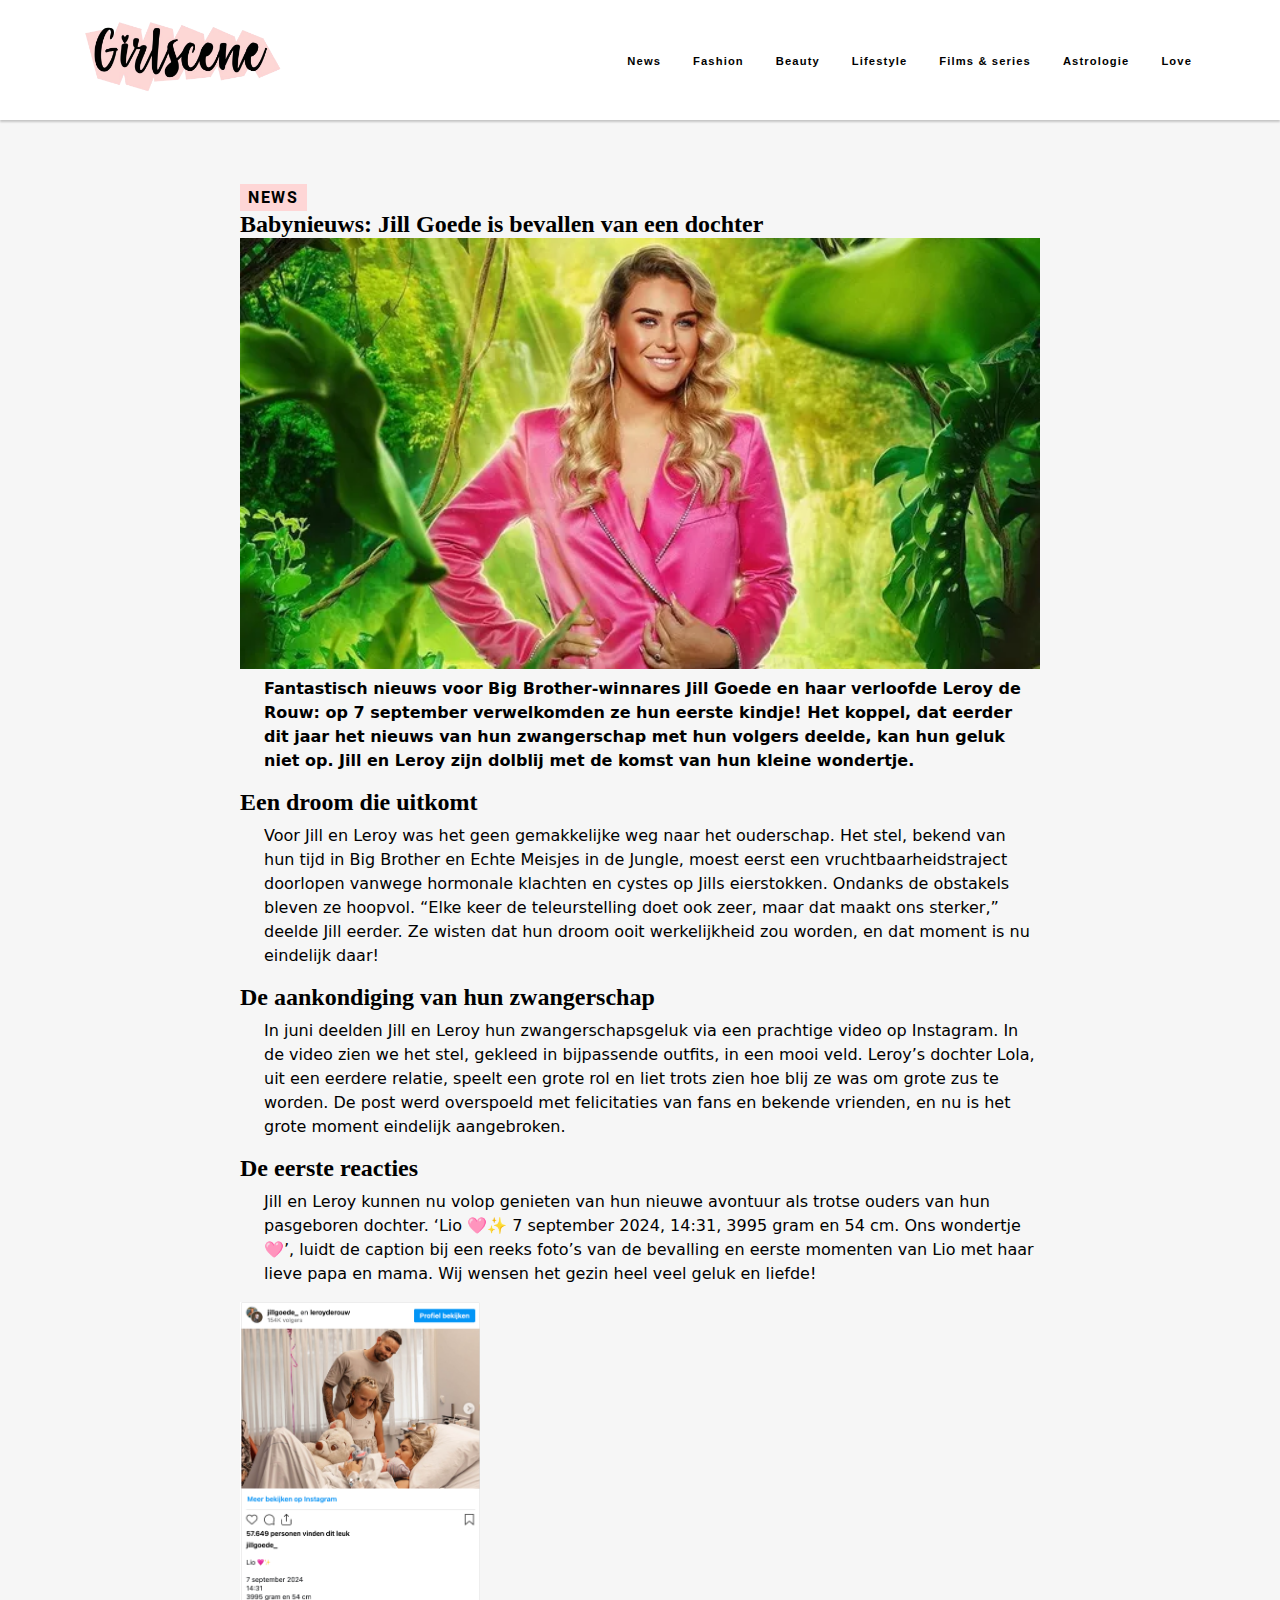
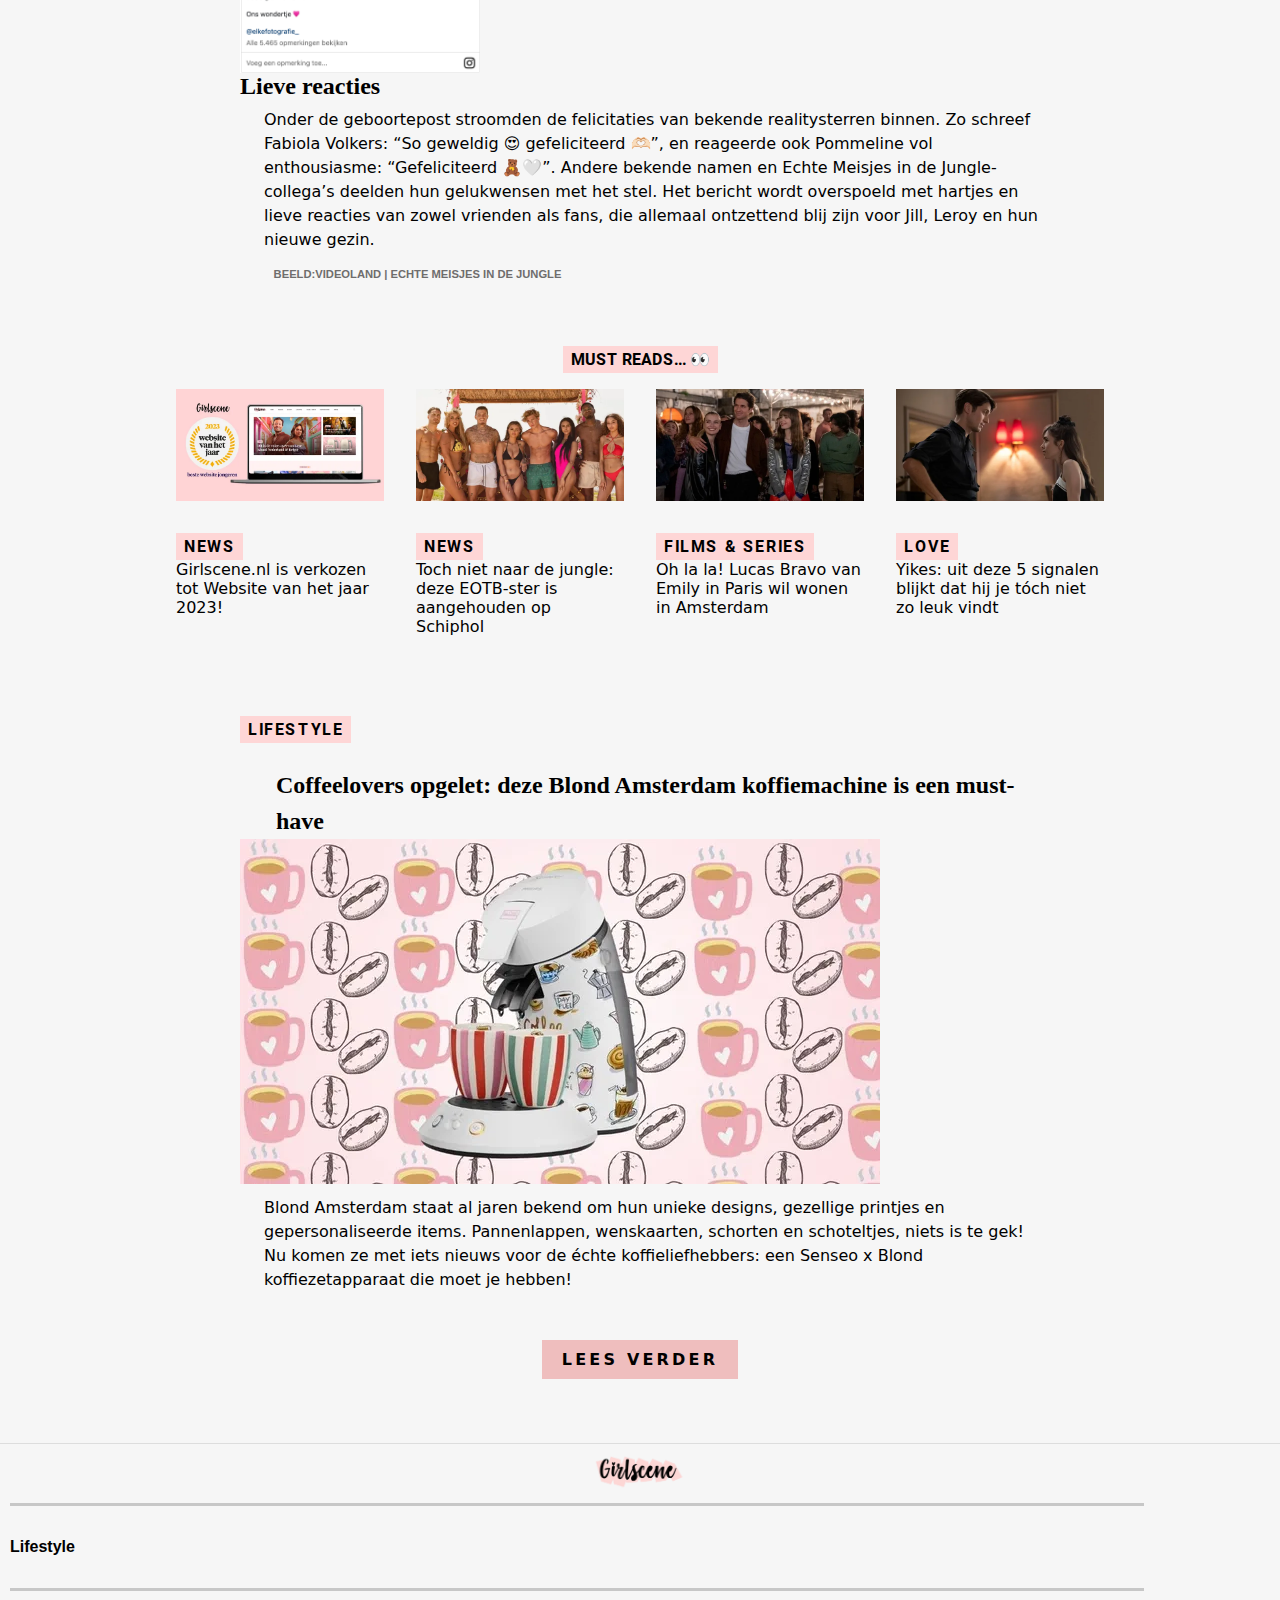
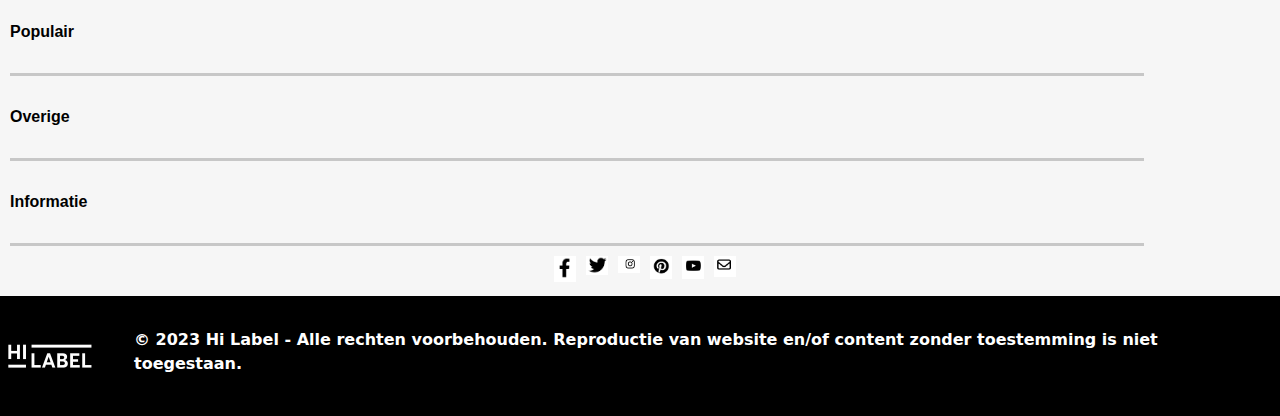
==== commit e5a3d2d8: "tweede pagina aangepast" ====
--- a/Jill.html
+++ b/Jill.html
@@ -31,7 +31,6 @@
     </header>
    
     <main>
-        <h2 class="visually-hidden"> Artikel  Jill is bevallen</h2>
         <section>
         <h3>News</h3>
         <h2>Babynieuws: Jill Goede is bevallen van een dochter</h2>
@@ -43,8 +42,9 @@
   <p>In juni deelden Jill en Leroy hun zwangerschapsgeluk via een prachtige video op Instagram. In de video zien we het stel, gekleed in bijpassende outfits, in een mooi veld. Leroy’s dochter Lola, uit een eerdere relatie, speelt een grote rol en liet trots zien hoe blij ze was om grote zus te worden. De post werd overspoeld met felicitaties van fans en bekende vrienden, en nu is het grote moment eindelijk aangebroken.</p>
 <h2>De eerste reacties</h2>
 <p>Jill en Leroy kunnen nu volop genieten van hun nieuwe avontuur als trotse ouders van hun pasgeboren dochter. ‘Lio 🩷✨ 7 september 2024, 14:31, 3995 gram en 54 cm. Ons wondertje 🩷’, luidt de caption bij een reeks foto’s van de bevalling en eerste momenten van Lio met haar lieve papa en mama. Wij wensen het gezin heel veel geluk en liefde!</p>
-<blockquote data-instgrm-captioned data-instgrm-permalink="https://www.instagram.com/p/C_szwfbsCjw/?utm_source=ig_embed&amp;utm_campaign=loading" data-instgrm-version="14" style=" background:#FFF; border:0; border-radius:3px; box-shadow:0 0 1px 0 rgba(0,0,0,0.5),0 1px 10px 0 rgba(0,0,0,0.15); margin: 1px; max-width:540px; min-width:326px; padding:0; width:99.375%; width:-webkit-calc(100% - 2px); width:calc(100% - 2px);"><div style="padding:16px;"> <a href="https://www.instagram.com/p/C_szwfbsCjw/?utm_source=ig_embed&amp;utm_campaign=loading" style=" background:#FFFFFF; line-height:0; padding:0 0; text-align:center; text-decoration:none; width:100%;" target="_blank"> <div style=" display: flex; flex-direction: row; align-items: center;"> <div style="background-color: #F4F4F4; border-radius: 50%; flex-grow: 0; height: 40px; margin-right: 14px; width: 40px;"></div> <div style="display: flex; flex-direction: column; flex-grow: 1; justify-content: center;"> <div style=" background-color: #F4F4F4; border-radius: 4px; flex-grow: 0; height: 14px; margin-bottom: 6px; width: 100px;"></div> <div style=" background-color: #F4F4F4; border-radius: 4px; flex-grow: 0; height: 14px; width: 60px;"></div></div></div><div style="padding: 19% 0;"></div> <div style="display:block; height:50px; margin:0 auto 12px; width:50px;"><svg width="50px" height="50px" viewBox="0 0 60 60" version="1.1" xmlns="https://www.w3.org/2000/svg" xmlns:xlink="https://www.w3.org/1999/xlink"><g stroke="none" stroke-width="1" fill="none" fill-rule="evenodd"><g transform="translate(-511.000000, -20.000000)" fill="#000000"><g><path d="M556.869,30.41 C554.814,30.41 553.148,32.076 553.148,34.131 C553.148,36.186 554.814,37.852 556.869,37.852 C558.924,37.852 560.59,36.186 560.59,34.131 C560.59,32.076 558.924,30.41 556.869,30.41 M541,60.657 C535.114,60.657 530.342,55.887 530.342,50 C530.342,44.114 535.114,39.342 541,39.342 C546.887,39.342 551.658,44.114 551.658,50 C551.658,55.887 546.887,60.657 541,60.657 M541,33.886 C532.1,33.886 524.886,41.1 524.886,50 C524.886,58.899 532.1,66.113 541,66.113 C549.9,66.113 557.115,58.899 557.115,50 C557.115,41.1 549.9,33.886 541,33.886 M565.378,62.101 C565.244,65.022 564.756,66.606 564.346,67.663 C563.803,69.06 563.154,70.057 562.106,71.106 C561.058,72.155 560.06,72.803 558.662,73.347 C557.607,73.757 556.021,74.244 553.102,74.378 C549.944,74.521 548.997,74.552 541,74.552 C533.003,74.552 532.056,74.521 528.898,74.378 C525.979,74.244 524.393,73.757 523.338,73.347 C521.94,72.803 520.942,72.155 519.894,71.106 C518.846,70.057 518.197,69.06 517.654,67.663 C517.244,66.606 516.755,65.022 516.623,62.101 C516.479,58.943 516.448,57.996 516.448,50 C516.448,42.003 516.479,41.056 516.623,37.899 C516.755,34.978 517.244,33.391 517.654,32.338 C518.197,30.938 518.846,29.942 519.894,28.894 C520.942,27.846 521.94,27.196 523.338,26.654 C524.393,26.244 525.979,25.756 528.898,25.623 C532.057,25.479 533.004,25.448 541,25.448 C548.997,25.448 549.943,25.479 553.102,25.623 C556.021,25.756 557.607,26.244 558.662,26.654 C560.06,27.196 561.058,27.846 562.106,28.894 C563.154,29.942 563.803,30.938 564.346,32.338 C564.756,33.391 565.244,34.978 565.378,37.899 C565.522,41.056 565.552,42.003 565.552,50 C565.552,57.996 565.522,58.943 565.378,62.101 M570.82,37.631 C570.674,34.438 570.167,32.258 569.425,30.349 C568.659,28.377 567.633,26.702 565.965,25.035 C564.297,23.368 562.623,22.342 560.652,21.575 C558.743,20.834 556.562,20.326 553.369,20.18 C550.169,20.033 549.148,20 541,20 C532.853,20 531.831,20.033 528.631,20.18 C525.438,20.326 523.257,20.834 521.349,21.575 C519.376,22.342 517.703,23.368 516.035,25.035 C514.368,26.702 513.342,28.377 512.574,30.349 C511.834,32.258 511.326,34.438 511.181,37.631 C511.035,40.831 511,41.851 511,50 C511,58.147 511.035,59.17 511.181,62.369 C511.326,65.562 511.834,67.743 512.574,69.651 C513.342,71.625 514.368,73.296 516.035,74.965 C517.703,76.634 519.376,77.658 521.349,78.425 C523.257,79.167 525.438,79.673 528.631,79.82 C531.831,79.965 532.853,80.001 541,80.001 C549.148,80.001 550.169,79.965 553.369,79.82 C556.562,79.673 558.743,79.167 560.652,78.425 C562.623,77.658 564.297,76.634 565.965,74.965 C567.633,73.296 568.659,71.625 569.425,69.651 C570.167,67.743 570.674,65.562 570.82,62.369 C570.966,59.17 571,58.147 571,50 C571,41.851 570.966,40.831 570.82,37.631"></path></g></g></g></svg></div><div style="padding-top: 8px;"> <div style=" color:#3897f0; font-family:Arial,sans-serif; font-size:14px; font-style:normal; font-weight:550; line-height:18px;">Dit bericht op Instagram bekijken</div></div><div style="padding: 12.5% 0;"></div> <div style="display: flex; flex-direction: row; margin-bottom: 14px; align-items: center;"><div> <div style="background-color: #F4F4F4; border-radius: 50%; height: 12.5px; width: 12.5px; transform: translateX(0px) translateY(7px);"></div> <div style="background-color: #F4F4F4; height: 12.5px; transform: rotate(-45deg) translateX(3px) translateY(1px); width: 12.5px; flex-grow: 0; margin-right: 14px; margin-left: 2px;"></div> <div style="background-color: #F4F4F4; border-radius: 50%; height: 12.5px; width: 12.5px; transform: translateX(9px) translateY(-18px);"></div></div><div style="margin-left: 8px;"> <div style=" background-color: #F4F4F4; border-radius: 50%; flex-grow: 0; height: 20px; width: 20px;"></div> <div style=" width: 0; height: 0; border-top: 2px solid transparent; border-left: 6px solid #f4f4f4; border-bottom: 2px solid transparent; transform: translateX(16px) translateY(-4px) rotate(30deg)"></div></div><div style="margin-left: auto;"> <div style=" width: 0px; border-top: 8px solid #F4F4F4; border-right: 8px solid transparent; transform: translateY(16px);"></div> <div style=" background-color: #F4F4F4; flex-grow: 0; height: 12px; width: 16px; transform: translateY(-4px);"></div> <div style=" width: 0; height: 0; border-top: 8px solid #F4F4F4; border-left: 8px solid transparent; transform: translateY(-4px) translateX(8px);"></div></div></div> <div style="display: flex; flex-direction: column; flex-grow: 1; justify-content: center; margin-bottom: 24px;"> <div style=" background-color: #F4F4F4; border-radius: 4px; flex-grow: 0; height: 14px; margin-bottom: 6px; width: 224px;"></div> <div style=" background-color: #F4F4F4; border-radius: 4px; flex-grow: 0; height: 14px; width: 144px;"></div></div></a><p style=" color:#c9c8cd; font-family:Arial,sans-serif; font-size:14px; line-height:17px; margin-bottom:0; margin-top:8px; overflow:hidden; padding:8px 0 7px; text-align:center; text-overflow:ellipsis; white-space:nowrap;"><a href="https://www.instagram.com/p/C_szwfbsCjw/?utm_source=ig_embed&amp;utm_campaign=loading" style=" color:#c9c8cd; font-family:Arial,sans-serif; font-size:14px; font-style:normal; font-weight:normal; line-height:17px; text-decoration:none;" target="_blank">Een bericht gedeeld door Jill Goede (@jillgoede_)</a></p></div></blockquote>
-<script async src="//www.instagram.com/embed.js"></script>
+
+<img src="fotos/instajill.png" alt="Instagram post van jill">
+
 <h2>Lieve reacties</h2>
 <p>Onder de geboortepost stroomden de felicitaties van bekende realitysterren binnen. Zo schreef Fabiola Volkers: “So geweldig 😍 gefeliciteerd 🫶🏻”, en reageerde ook Pommeline vol enthousiasme: “Gefeliciteerd 🧸🤍”. Andere bekende namen en Echte Meisjes in de Jungle-collega’s deelden hun gelukwensen met het stel. Het bericht wordt overspoeld met hartjes en lieve reacties van zowel vrienden als fans, die allemaal ontzettend blij zijn voor Jill, Leroy en hun nieuwe gezin.</p>
 <h4>Beeld:Videoland | Echte meisjes in de jungle</h4>
--- a/styles/style.css
+++ b/styles/style.css
@@ -1,71 +1,66 @@
 :root {
-    --letterkleur: #000; /* Letterkleur */
-    --h2kleur: #efbebe; /* Kleur voor borders om h2 */
-    --mainachtergrondkleur: #f6f6f6; /* Achtergrondkleur */
-    --tweedeachtergrondkleur: #fed6d6; /* Tweede achtergrondkleur */
-    --wit: #fff; /* Witte kleur */
+    --letterkleur: #000;
+    --h2kleur: #efbebe;
+    --mainachtergrondkleur: #f6f6f6;
+    --tweedeachtergrondkleur: #fed6d6;
+    --wit: #fff;
     --grijs: #6e6d6d;
-    --zwart: #000; /* Zwart als tekstkleur */
+    --zwart: #000;
     --border: #c7c7c7;
 }
 
 @media (prefers-color-scheme: dark) {
     :root {
-        --letterkleur: #fff; /* Lichtere letterkleur */
-        --h2kleur: #d9a6a6; /* Lichtere kleur voor borders om h2 */
-        --mainachtergrondkleur: #121212; /* Donkere achtergrondkleur */
-        --tweedeachtergrondkleur: #1e1e1e; /* Donkerdere tweede achtergrondkleur */
-        --wit: #1e1e1e; /* Donker wit voor donkere modus */
-        --grijs: #aaaaaa; /* Lichtere grijs voor leesbaarheid */
-        --zwart: #fff; /* Lichtere tekstkleur */
-        --border: #333; /* Donkerdere border kleur */
-        --headingeten: #c1a91f; /* Gele kleur voor headings */
-        --achtergrondeten: #3e3e1a; /* Donkergrijze achtergrondkleur voor eten */
-        --paars: #5e3b5e; /* Donkerpaarse kleur */
-        --donkerpaars: #442944; /* Nog donkerder paarse kleur */
-        --roze: #402020; /* Roze kleur */
-    }
-
-    /* Specific styles for dark mode elements */
+        --letterkleur: #fff;
+        --h2kleur: #d9a6a6;
+        --mainachtergrondkleur: #121212;
+        --tweedeachtergrondkleur: #1e1e1e;
+        --wit: #1e1e1e;
+        --grijs: #aaaaaa;
+        --zwart: #fff;
+        --border: #333;
+        --headingeten: #c1a91f;
+        --achtergrondeten: #3e3e1a;
+        --paars: #5e3b5e;
+        --donkerpaars: #442944;
+        --roze: #402020;
+    }
+
     header, nav, footer {
-        background-color: var(--tweedeachtergrondkleur); /* Use darker background for header and footer */
+        background-color: var(--tweedeachtergrondkleur);
     }
 
     nav a, footer ul li a {
-        color: var(--letterkleur); /* Light text color for links */
-    }
-}
-
+        color: var(--letterkleur);
+    }
+}
 
 .visually-hidden {
-	clip: rect(0 0 0 0);
-	clip-path: inset(50%);
-	height: 1px;
-	overflow: hidden;
-	position: absolute;
-	white-space: nowrap;
-	width: 1px;
-  }
-  
+    clip: rect(0 0 0 0);
+    clip-path: inset(50%);
+    height: 1px;
+    overflow: hidden;
+    position: absolute;
+    white-space: nowrap;
+    width: 1px;
+}
+
 body {
     background-color: var(--mainachtergrondkleur);
-    overflow-x: hidden; /* Voorkomt horizontaal scrollen */
-}
-
-/* Reset voor marges en paddings */
+    overflow-x: hidden;
+}
+
 * {
     margin: 0;
     padding: 0;
     box-sizing: border-box;
     position: relative;
-
-}
-
-/* Typografie */
+}
+
 nav a {
     color: var(--letterkleur);
     text-decoration: none;
-    font-size: 0.7em; /* 11.2px */
+    font-size: 0.7em;
     transition: color 0.3s ease;
     font-family: 'Roboto', sans-serif;
     font-weight: 550;
@@ -75,67 +70,63 @@
 h3 {
     color: var(--letterkleur);
     text-decoration: none;
-    font-size: 0.7em; /* 11.2px */
+    font-size: 0.7em;
     transition: color 0.3s ease;
     font-family: sans;
     font-weight: 550;
     letter-spacing: 0.1em;
 }
 
-/* Layout */
 header {
     background-color: var(--wit);
-    padding: 1em 4.5em; /* 16px 72px */
+    padding: 1em 4.5em;
     display: flex;
     align-items: center;
     justify-content: space-between;
-    box-shadow: 0 0.125em 0.125em rgba(0, 0, 0, 0.2); /* 2px */
+    box-shadow: 0 0.125em 0.125em rgba(0, 0, 0, 0.2);
     position: sticky;
     top: 0;
-    z-index: 20; /* Zorgt ervoor dat de header boven andere elementen staat */
+    z-index: 20;
 }
 
 nav {
     display: flex;
-    align-items: center; /* Centreert nav items verticaal in de nav */
+    align-items: center;
     width: 100%;
     background-color: var(--wit);
     position: relative;
-    z-index: 15; /* Zorgt ervoor dat de nav boven andere content staat */
-}
-
-/* Stijlen voor het logo */
+    z-index: 15;
+}
+
 nav img {
-    height: 2.5em; /* 40px */
-    margin-right: 2em; /* 32px */
+    height: 2.5em;
+    margin-right: 2em;
     z-index: 99;
 }
 
-/* Hamburgerknop */
 nav button {
     position: absolute;
-    top: -2em; /* -32px */
-    right: -3em; /* -48px */
+    top: -2em;
+    right: -3em;
     background: none;
     border: none;
     cursor: pointer;
-    font-size: 2em; /* 32px */
+    font-size: 2em;
     display: block;
-    z-index: 30; /* Zorgt dat de knop boven het menu en de nav staat */
+    z-index: 30;
 }
 
 nav button:hover {
-    color: inherit; /* Zorgt ervoor dat er geen kleurverandering is bij hover */
-    background: none; /* Geen achtergrondverandering */
-    cursor: pointer; /* Houdt de pointer als muisicoon */
+    color: inherit;
+    background: none;
+    cursor: pointer;
 }
 
 nav button img {
-    width: 1em; /* 16px */
+    width: 1em;
     height: auto;
 }
 
-/* Verborgen menu standaard */
 nav ul {
     list-style: none;
     position: fixed;
@@ -148,55 +139,53 @@
     flex-direction: column;
     align-items: center;
     justify-content: center;
-    transform: translateY(-100%); /* Menu begint boven het scherm */
+    transform: translateY(-100%);
     transition: transform 0.3s ease-in-out;
-    z-index: 10; /* Zorgt ervoor dat het menu onder de nav en hamburgerknop staat */
-}
-
-/* Menu-items */
+    z-index: 10;
+}
+
 nav ul li {
-    margin: 1.5em 0; /* 24px */
+    padding: 1.5em 0;
 }
 
 nav ul li a {
     text-decoration: none;
-    color: var(--zwart); /* Pas deze kleur aan naar je gewenste tekstkleur */
-}
-
-/* Wanneer het menu actief is (via class 'active') */
+    color: var(--zwart);
+}
+
 nav.active ul {
-    transform: translateY(0); /* Menu slidet naar beneden */
-}
-
-/* Desktopstijl: bij grotere schermen */
+    transform: translateY(0);
+}
+
+
+
 @media (min-width: 1000px) {
     nav ul {
         position: static;
-        transform: none; /* Verwijdert de animatie */
+        transform: none;
         height: auto;
-        flex-direction: row; /* Horizontale weergave van de menu-items */
-        justify-content: flex-end; /* Menu-items worden naar rechts uitgelijnd */
+        flex-direction: row;
+        justify-content: flex-end;
         padding: 0;
     }
 
     nav button {
-        display: none; /* Verberg de hamburgerknop */
+        display: none;
     }
 
     nav ul li {
-        margin: 0 1em; /* 16px */
+        padding: 0 1em;
     }
 }
 
 nav a:hover {
-    color: var(--h2kleur); /* Kleur van de tekst bij hover */
-}
-
-/* Algemene styling voor de footer */
+    color: var(--h2kleur);
+}
+
 footer {
-    background-color: var(--mainachtergrondkleur); /* Lichtgrijze achtergrondkleur */
+    background-color: var(--mainachtergrondkleur);
     text-align: center;
-    border-top: 0.0625em solid #ddd; /* 1px */
+    border-top: 0.0625em solid #ddd;
     font-family: Arial, sans-serif;
 }
 
@@ -204,24 +193,22 @@
     list-style-type: none;
 }
 
-/* Logo stijl */
 footer img {
-    max-width: 6.25em; /* 100px */
+    max-width: 6.25em;
     height: auto;
-    margin: 0.625em 0; /* 10px */
-}
-
-/* Stijl voor de navigatielijst */
+    padding: 0.625em 0;
+}
+
 footer ul:first-of-type {
     display: list-item;
-    margin: 0 0.625em; /* 10px */
+    padding: 0 0.625em;
 }
 
 footer ul:first-of-type li {
     display: flex;
     border-top-style: solid;
     margin: 0;
-    padding: 2em 0; /* 32px */
+    padding: 2em 0;
     width: 90%;
     align-self: center;
     border-color: var(--border);
@@ -238,25 +225,23 @@
 
 footer ul li a {
     text-decoration: none;
-    color: var(--letterkleur); /* Donkergrijze tekstkleur */
+    color: var(--letterkleur);
     font-weight: bold;
 }
 
-/* Stijl voor de copyright melding */
 footer p:last-of-type {
     bottom: 0;
-    color: var(--wit); /* Witte tekstkleur */
-    display: flex; /* Flexbox om de afbeelding en tekst naast elkaar te zetten */
-    align-items: center; /* Verticaal centreren van de inhoud */
-    padding: 0.625em; /* 10px */
-    box-sizing: border-box; /* Houdt de padding binnen de breedte van de footer */
-    gap: 1.25em; /* 20px */
-    font-size: 1em; /* 16px */
-}
-
-/* Stijl voor de laatste afbeelding in de footer */
+    color: var(--wit);
+    display: flex;
+    align-items: center;
+    padding: 0.625em;
+    box-sizing: border-box;
+    gap: 1.25em;
+    font-size: 1em;
+}
+
 footer img:last-of-type {
-    height: auto; /* Zorgt dat de hoogte wordt aangepast aan de breedte */
+    height: auto;
 }
 
 footer ul {
@@ -264,8 +249,8 @@
 }
 
 footer ul img {
-    width: 2em; /* 32px */
-    margin-left: 0.625em; /* 10px */
+    width: 2em;
+    padding-left: 0.625em;
 }
 
 footer section {
@@ -274,14 +259,6 @@
 }
 
 footer ul:nth-child(3) {
-   display: flex;
-   justify-content: center;
-}
-
-/* Dark mode */
-
-
-   
-
-
-
+    display: flex;
+    justify-content: center; 
+}
--- a/styles/tweede.css
+++ b/styles/tweede.css
@@ -1,19 +1,4 @@
-:root {
-    --letterkleur: #000; /* Letterkleur */
-    --h2kleur: #efbebe; /* Kleur voor borders om h2 */
-    --mainachtergrondkleur: #f6f6f6; /* Achtergrondkleur */
-    --tweedeachtergrondkleur: #fed6d6; /* Tweede achtergrondkleur */
-    --wit: #fff; /* Witte kleur */
-    --grijs: #6e6d6d;
-    --zwart: #000; /* Zwart als tekstkleur */
-    --headingeten: #FBE59A;
-    --achtergrondeten: #FEF8E1;
-    --paars: #E4CCE4;
-    --donkerpaars: #F8EAF8;
-    --roze: #FEF2F2;
-}
-
-/* Bestaande kleuren */
+
 :root {
     --letterkleur: #000; /* Letterkleur */
     --h2kleur: #efbebe; /* Kleur voor borders om h2 */
@@ -65,7 +50,7 @@
     }
 
     button:hover {
-        background-color: #7b2d2d; /* Donkere hover kleur voor button */
+        background-color: #7b2d2d; 
     }
 }
 
@@ -90,9 +75,7 @@
     padding: 4px 8px ;
     font-size: 1em;
     width: fit-content;
-    font-family: rechts;
-    
-    
+    font-family: rechts;  
 }
 
 section:nth-of-type(2) a img {
@@ -117,8 +100,6 @@
     font-family: rechts;
     margin-top: 3em;
     width: fit-content;
-    
-   
 }
 
 
@@ -140,11 +121,11 @@
     color: var(--letterkleur);
     font: inherit;
     cursor: pointer;
-    display: block; /* Verander inline-flex naar block */
+    display: block; 
     justify-content: center;
     align-items: center;
     padding: 10px 20px;
-    margin: 2em auto; /* Hierdoor centreert de button */
+    margin: 2em auto; 
     text-align: center;
     font-size: 1em;
     transition: background-color 0.3s, color 0.3s;
@@ -156,8 +137,8 @@
 
 
 button:hover {
-    opacity: 0.8; /* Pas de mate van doorzichtigheid aan (0.5 is 50% doorzichtig) */
-    transition: opacity 0.3s ease; /* Voegt een vloeiende overgang toe */
+    opacity: 0.8; 
+    transition: opacity 0.3s ease; 
     
 }
 
@@ -190,7 +171,7 @@
     line-height: 1.5em;
 }
 
-section:nth-of-type(1) h2 {
+section:nth-of-type(1) :first-child h2 {
     line-height: 2em;
     font-size: 2.5em;
 }
@@ -201,19 +182,14 @@
 section:nth-of-type(3) h3 {
     text-transform: uppercase;
     
-
 }
 
 section:nth-of-type(2) h2{
-    display: block; /* Verandert het h2-element in een blokelement */
-    margin: 0 auto; /* Centreert het element horizontaal */
-    text-align: center; /* Centreert de tekst binnen het element */
-    width: fit-content; /* Houdt de breedte beperkt tot de tekst */
-}
-
-
-
-
+    display: block; 
+    margin: 0 auto; 
+    text-align: center; 
+    width: fit-content; 
+}
 
 h4 {
     color: var(--grijs);
@@ -227,20 +203,19 @@
 main section:first-of-type {
     display: flex;
     flex-direction: column;
-  justify-content: center; /* Horizontaal centreren */
+  justify-content: center; 
  padding: 2em 5em;
 }
 
 main section:nth-of-type(3) {
     display: flex;
     flex-direction: column;
-  justify-content: center; /* Horizontaal centreren */
+  justify-content: center; 
  padding: 2em 5em;
 }
 
-main section:nth-of-type(3) img {
-    width: 100%;
-}
+
+
 
 
 
@@ -255,6 +230,13 @@
         display: grid;
         grid-template-columns: 1fr;
     }
+
+    section:nth-of-type(1) img:nth-of-type(2) {
+        width: 50%;
+        }
+        main {
+            padding: 0 6em;
+        }
 }
 
 @media (min-width: 1000px){
@@ -264,4 +246,13 @@
         grid-template-columns: 1fr 1fr 1fr 1fr ; 
         grid-template-rows: auto auto;
         list-style: none;
-}}+}
+section:nth-of-type(1) img:nth-of-type(2) {
+    width: 30%;
+    }
+    main {
+        padding: 0 10em;
+    }
+
+
+}